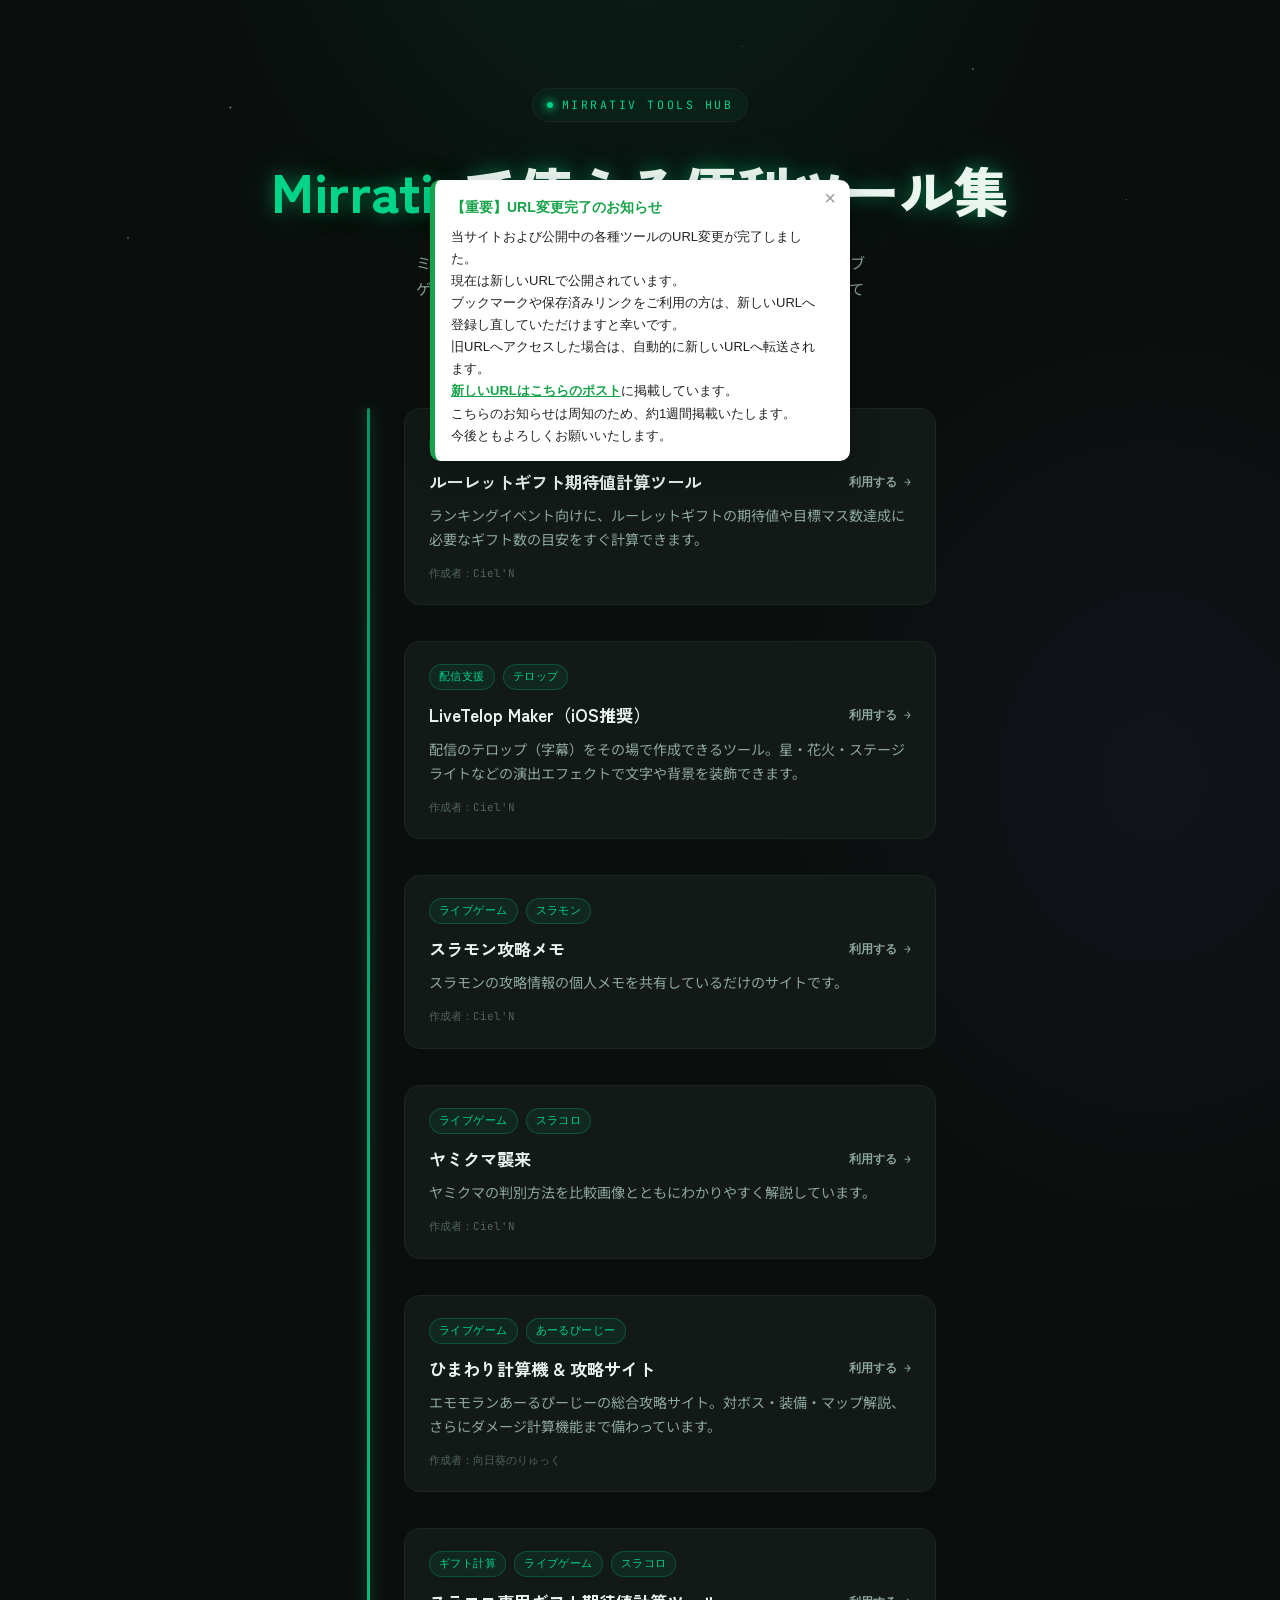
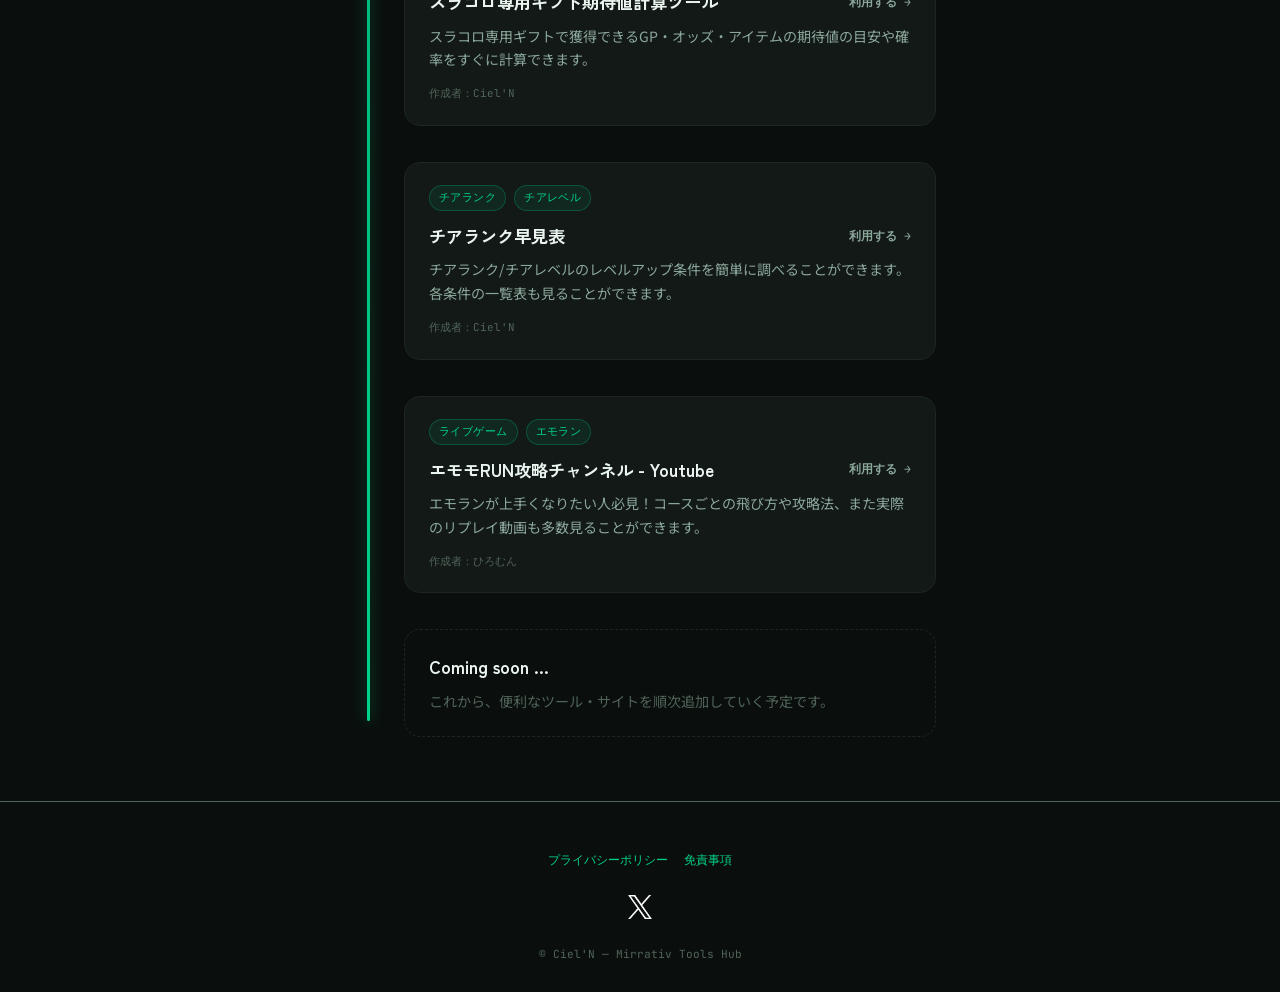
==== index.html @ c97436f6 "スラモン攻略メモ追加" ====
<!DOCTYPE html>
<html lang="ja">
  <head>
    <!-- Google tag (gtag.js) -->
    <script async src="https://www.googletagmanager.com/gtag/js?id=G-BKD9T5BP9D"></script>
    <script>
      window.dataLayer = window.dataLayer || [];
      function gtag(){dataLayer.push(arguments);}
      gtag('js', new Date());

      gtag('config', 'G-BKD9T5BP9D');
    </script>

    <meta charset="UTF-8">
    <meta name="viewport" content="width=device-width, initial-scale=1.0">
    <title>Mirrativ Tools Hub - Mirrativで使える便利ツール集</title>
    <meta name="description" content="Mirrativをもっと楽しく、便利にするツールをご紹介します。ルーレットギフト期待値計算やテロップ作成など、まとめてご案内します。">
    <!-- OGPタグ（SNSでシェアされたときの見た目用） -->
    <meta property="og:title" content="Mirrativ Tools Hub - Mirrativで使える便利ツール集">
    <meta property="og:description" content="Mirrativをもっと楽しく、便利にするツールをまとめたサイトです">
    <meta property="og:image" content="https://mirrativ-tools.cieln.com/images/x-card.jpg">
    <meta property="og:url" content="https://mirrativ-tools.cieln.com/">
    <meta property="og:type" content="website">
    <meta name="twitter:card" content="summary_large_image">
    <meta name="twitter:title" content="Mirrativ Tools Hub - Mirrativで使える便利ツール集">
    <meta name="twitter:description" content="Mirrativをもっと楽しく、便利にするツールをまとめたサイト">
    <meta name="twitter:image" content="https://mirrativ-tools.cieln.com/images/x-card.jpg">
    <link rel="apple-touch-icon" sizes="192x192" href="apple-touch-icon.jpg">
    <link rel="preconnect" href="https://fonts.googleapis.com">
    <link rel="preconnect" href="https://fonts.gstatic.com" crossorigin>
    <link href="https://fonts.googleapis.com/css2?family=Zen+Kaku+Gothic+New:wght@500;700;900&family=Noto+Sans+JP:wght@400;500;700&family=JetBrains+Mono:wght@400;500;700&display=swap" rel="stylesheet">
    <link rel="stylesheet" href="style.css?v=1.1.2">
  </head>
<body>

  <header class="hero">
    <span class="hero__eyebrow"><span class="dot"></span>MIRRATIV TOOLS HUB</span>
    <h1 class="hero__title"><span class="accent">Mirrativ</span>で使える<br class="sp-only">便利ツール集</h1>
    <p class="hero__subtitle">ミラティブをもっと楽しく、便利に活用するためのツールやライブゲーム攻略等をまとめてご紹介します。少しでも皆様のお役に立てれば幸いです。</p>
  </header>

  <section class="line-section">

    <div class="station">
      <!-- <span class="station__marker"></span> -->
      <a class="station__card" href="https://roulette-calc.cieln.com/" target="_blank" rel="noopener">
        <div class="station__tags"><span class="tag">ギフト計算</span><span class="tag">ランキング</span></div>
        <p class="station__name">ルーレットギフト期待値計算ツール<span class="go">利用する →</span></p>
        <p class="station__desc">ランキングイベント向けに、ルーレットギフトの期待値や目標マス数達成に必要なギフト数の目安をすぐ計算できます。</p>
        <span class="station__by">作成者：Ciel'N</span>
      </a>
    </div>

    <div class="station">
      <!-- <span class="station__marker"></span> -->
      <a class="station__card" href="https://livetelop.cieln.com/" target="_blank" rel="noopener">
        <div class="station__tags"><span class="tag">配信支援</span><span class="tag">テロップ</span></div>
        <p class="station__name">LiveTelop Maker（iOS推奨）<span class="go">利用する →</span></p>
        <p class="station__desc">配信のテロップ（字幕）をその場で作成できるツール。星・花火・ステージライトなどの演出エフェクトで文字や背景を装飾できます。</p>
        <span class="station__by">作成者：Ciel'N</span>
      </a>
    </div>

    <div class="station">
      <!-- <span class="station__marker"></span> -->
      <a class="station__card" href="https://slamon-info.cieln.com/" target="_blank" rel="noopener">
        <div class="station__tags"><span class="tag">ライブゲーム</span><span class="tag">スラモン</span></div>
        <p class="station__name">スラモン攻略メモ<span class="go">利用する →</span></p>
        <p class="station__desc">スラモンの攻略情報の個人メモを共有しているだけのサイトです。</p>
        <span class="station__by">作成者：Ciel'N</span>
      </a>
    </div>

    <div class="station">
      <!-- <span class="station__marker"></span> -->
      <a class="station__card" href="https://yamikuma.cieln.com/" target="_blank" rel="noopener">
        <div class="station__tags"><span class="tag">ライブゲーム</span><span class="tag">スラコロ</span></div>
        <p class="station__name">ヤミクマ襲来<span class="go">利用する →</span></p>
        <p class="station__desc">ヤミクマの判別方法を比較画像とともにわかりやすく解説しています。</p>
        <span class="station__by">作成者：Ciel'N</span>
      </a>
    </div>

    <div class="station">
      <!-- <span class="station__marker"></span> -->
      <a class="station__card" href="https://himawari.base44.app/strategy-home" target="_blank" rel="noopener">
        <div class="station__tags"><span class="tag">ライブゲーム</span><span class="tag">あーるぴーじー</span></div>
        <p class="station__name">ひまわり計算機 & 攻略サイト<span class="go">利用する →</span></p>
        <p class="station__desc">エモモランあーるぴーじーの総合攻略サイト。対ボス・装備・マップ解説、さらにダメージ計算機能まで備わっています。</p>
        <span class="station__by">作成者：向日葵のりゅっく</span>
      </a>
    </div>

    <div class="station">
      <!-- <span class="station__marker"></span> -->
      <a class="station__card" href="https://slakolo-calc.cieln.com/" target="_blank" rel="noopener">
        <div class="station__tags"><span class="tag">ギフト計算</span><span class="tag">ライブゲーム</span><span class="tag">スラコロ</span></div>
        <p class="station__name">スラコロ専用ギフト期待値計算ツール<span class="go">利用する →</span></p>
        <p class="station__desc">スラコロ専用ギフトで獲得できるGP・オッズ・アイテムの期待値の目安や確率をすぐに計算できます。</p>
        <span class="station__by">作成者：Ciel'N</span>
      </a>
    </div>

    <div class="station">
      <!-- <span class="station__marker"></span> -->
      <a class="station__card" href="https://cheer-rank.cieln.com/" target="_blank" rel="noopener">
        <div class="station__tags"><span class="tag">チアランク</span><span class="tag">チアレベル</span></div>
        <p class="station__name">チアランク早見表<span class="go">利用する →</span></p>
        <p class="station__desc">チアランク/チアレベルのレベルアップ条件を簡単に調べることができます。各条件の一覧表も見ることができます。</p>
        <span class="station__by">作成者：Ciel'N</span>
      </a>
    </div>

    <div class="station">
      <!-- <span class="station__marker"></span> -->
      <a class="station__card" href="https://youtube.com/@run8565?si=Jai7Z6OaMU5WKAjM" target="_blank" rel="noopener">
        <div class="station__tags"><span class="tag">ライブゲーム</span><span class="tag">エモラン</span></div>
        <p class="station__name">エモモRUN攻略チャンネル - Youtube<span class="go">利用する →</span></p>
        <p class="station__desc">エモランが上手くなりたい人必見！コースごとの飛び方や攻略法、また実際のリプレイ動画も多数見ることができます。</p>
        <span class="station__by">作成者：ひろむん</span>
      </a>
    </div>

    <div class="station">
      <!-- <span class="station__marker ghost"></span> -->
      <div class="station__card ghost">
        <p class="station__name">Coming soon ...</p>
        <p class="station__desc">これから、便利なツール・サイトを順次追加していく予定です。</p>
      </div>
    </div>
  </section>

  <footer class="site-footer">
    <div class="footer-inner">
      <p class="footer-links">
        <a href="privacy.html">プライバシーポリシー</a>
        <a href="disclaimer.html">免責事項</a>
      </p>
      <p class="footer-social">
        <a href="https://x.com/yu_cielkun" target="_blank" rel="noopener noreferrer" aria-label="X (旧Twitter)">
          <img id="x-logo" src="images/x-logo-white.png" alt="Xアカウント">
        </a>
      </p>
      &copy; <span id="year"></span> Ciel'N — Mirrativ Tools Hub
    </div>
  </footer>

  <script src="script.js?v=1.1.2"></script>
  <script src="url-change-notice.js?v=0.0.0"></script>
</body>
</html>
---- style.css ----
:root {
  --bg-void: #0a0f0d;
  --bg-panel: #121917;
  --bg-panel-edge: #1c2622;
  --bg-panel-hover: #161f1b;
  --emerald-core: #00d488;
  --emerald-deep: #049463;
  --signal-violet: #7c5cff;
  --warm-spark: #ffb454;
  --text-primary: #eaf5ef;
  --text-muted: #8ca79b;
  --text-faint: #516459;
  --text: #f7f5f8;
  --muted: #aaa8b2;

  --font-display: 'Zen Kaku Gothic New', sans-serif;
  --font-mono: 'JetBrains Mono', monospace;
  --font-body: 'Noto Sans JP', sans-serif;
}

* {
  box-sizing:border-box;
}

html {
  scroll-behavior:smooth;
}

main {
  max-width: 900px;
  margin: auto;
  padding: 48px 25px 64px;
}

body {
  margin: 0;
  background:
    radial-gradient(ellipse 60% 40% at 50% -10%, rgba(0, 212, 136, 0.10), transparent 60%),
    radial-gradient(ellipse 50% 30% at 90% 30%, rgba(124, 92, 255, 0.06), transparent 60%),
    var(--bg-void);
  color: var(--text-primary);
  font-family: var(--font-body);
  line-height: 1.7;
  -webkit-font-smoothing: antialiased;
}

h1 {
  margin: 0 0 12px;
  font-size: clamp(26px, 5vw, 36px);
  letter-spacing: -.03em;
  text-align: center;
}

a {
  color:inherit;
}

/* ---------- Hero ---------- */
.hero {
  padding: 88px 24px 56px;
  text-align: center;
  position: relative;
}

.hero::before {
  content: '';
  position: absolute;
  inset: 0;
  pointer-events: none;
  background-image:
    radial-gradient(1.5px 1.5px at 18% 28%, rgba(234, 245, 239, 0.55), transparent),
    radial-gradient(1.5px 1.5px at 76% 18%, rgba(234, 245, 239, 0.45), transparent),
    radial-gradient(1px 1px at 88% 52%, rgba(234, 245, 239, 0.35), transparent),
    radial-gradient(1.5px 1.5px at 10% 62%, rgba(234, 245, 239, 0.4), transparent),
    radial-gradient(1px 1px at 58% 12%, rgba(0, 212, 136, 0.55), transparent),
    radial-gradient(1px 1px at 40% 78%, rgba(124, 92, 255, 0.4), transparent);
}

.hero__eyebrow {
  font-family: var(--font-mono);
  font-size: 0.72rem;
  letter-spacing: 0.22em;
  color: var(--emerald-core);
  display: inline-flex;
  align-items: center;
  gap: 9px;
  padding: 6px 14px;
  border: 1px solid var(--bg-panel-edge);
  border-radius: 999px;
  background: rgba(0, 212, 136, 0.05);
}

.hero__eyebrow .dot {
  width: 6px;
  height: 6px;
  border-radius: 50%;
  background: var(--emerald-core);
  box-shadow: 0 0 8px 1px var(--emerald-core);
  animation: pulse 1.8s ease-in-out infinite;
}

@keyframes pulse {
  0%, 100% {
    opacity: 1;
    transform: scale(1);
  }
  50% {
    opacity: 0.4;
    transform: scale(0.75);
  }
}

.hero__title {
  font-family: var(--font-display);
  font-weight: 900;
  font-size: clamp(2.1rem, 6vw, 3.4rem);
  letter-spacing: 0.01em;
  margin: 22px 0 14px;
  text-shadow:
    0 0 18px rgba(0, 212, 136, 0.45),
    0 0 46px rgba(0, 212, 136, 0.18);
}

.hero__title .accent {
  color: var(--emerald-core);
}

/* PCでは非表示 */
.sp-only {
  display: none;
}

.hero__subtitle {
  max-width: 460px;
  margin: 0 auto;
  color: var(--text-muted);
  font-size: 0.95rem;
}

/* ---------- Line sections ---------- */
.line-section {
  max-width: 640px;
  margin: 0 auto;
  padding: 24px 24px 64px 84px;
  position: relative;
}

.line-section::before {
  content: '';
  position: absolute;
  left: 47px;
  top: 24px;
  bottom: 80px;
  width: 3px;
  border-radius: 3px;
  background: linear-gradient(var(--emerald-deep), var(--emerald-core));
  box-shadow: 0 0 14px rgba(0, 212, 136, 0.45);
}

/* ---------- Station ---------- */
.station {
  position: relative;
  margin-bottom: 36px;
}

.station:last-child {
  margin-bottom: 0;
}

.station__marker {
  position: absolute;
  left: -59px;
  top: 20px;
  width: 22px;
  height: 22px;
  background: var(--emerald-core);
  clip-path: polygon(50% 0%, 61% 39%, 100% 50%, 61% 61%, 50% 100%, 39% 61%, 0% 50%, 39% 39%);
  box-shadow: 0 0 12px var(--emerald-core);
}

.station__marker.ghost {
  width: 18px;
  height: 18px;
  background: transparent;
  clip-path: none;
  border-radius: 50%;
  border: 2px dashed var(--text-faint);
  box-shadow: none;
}

.station__card {
  display: block;
  background: var(--bg-panel);
  border: 1px solid var(--bg-panel-edge);
  border-radius: 16px;
  padding: 22px 24px;
  text-decoration: none;
  transition: transform 0.18s ease, border-color 0.18s ease, background 0.18s ease;
}

a.station__card:hover,
a.station__card:focus-visible {
  transform: translateY(-3px);
  border-color: var(--emerald-core);
  background: var(--bg-panel-hover);
}

a.station__card:focus-visible {
  outline: 2px solid var(--emerald-core);
  outline-offset: 2px;
}

.station__tags {
  display: flex;
  gap: 8px;
  flex-wrap: wrap;
  margin-bottom: 10px;
}

.tag {
  font-family: var(--font-mono);
  font-size: 0.66rem;
  letter-spacing: 0.04em;
  color: var(--emerald-core);
  background: rgba(0, 212, 136, 0.08);
  border: 1px solid rgba(0, 212, 136, 0.25);
  padding: 3px 9px;
  border-radius: 999px;
}

.station__name {
  font-family: var(--font-display);
  font-weight: 700;
  font-size: 1.08rem;
  margin: 0 0 8px;
  display: flex;
  align-items: center;
  justify-content: space-between;
  gap: 12px;
}

.station__name .go {
  font-family: var(--font-mono);
  font-size: 0.72rem;
  color: var(--text-muted);
  white-space: nowrap;
}

.station__desc {
  color: var(--text-muted);
  font-size: 0.88rem;
  margin: 0;
}

.station__by {
  display: block;
  margin-top: 12px;
  font-family: var(--font-mono);
  font-size: 0.68rem;
  color: var(--text-faint);
}

/* ---------- Ghost (placeholder) station ---------- */
.station__card.ghost {
  border-style: dashed;
  border-color: var(--bg-panel-edge);
  background: transparent;
}

.station__card.ghost .station__desc {
  color: var(--text-faint);
}

/* ---------- Footer ---------- */
footer {
  margin: auto;
  padding: 28px 10px 28px 10px;
  font-family: var(--font-mono);
  font-size: 0.7rem;
  color: var(--text-faint);
}

.site-footer {
  border-top: 1px solid var(--text-faint);
}

.footer-inner {
  width: min(900px, calc(100% - 36px));
  margin: 0 auto;
  text-align: center;
}

.footer-social {
  margin: 25px 0 20px;
  text-align: center;
}

#x-logo {
  width: 24px;
}

.footer-links {
  margin-top: 20px;
  display: flex;
  justify-content: center;
  gap: 16px;
}

.footer-links a {
  color: var(--emerald-core);
  font-size: 12px;
  text-decoration: none;
}

.footer-links a:hover {
  text-decoration: underline;
}

.privacy-content {
  padding-top: 14px;
  color: var(--muted);
  font-size: 12px;
  line-height: 1.75;
}

.privacy-content p {
  margin: 0 0 12px;
}

.privacy-content h2 {
  margin: 18px 0 4px;
  color: var(--text);
  font-size: 13px;
}

.privacy-content a {
  color: #75e5bd;
}

.privacy-updated {
  margin-bottom: 0 !important;
  color: #85838e;
}

/* ---------- privacy ---------- */

.card {
  padding: clamp(18px, 4vw, 28px);
  margin-top: 16px;
  background: linear-gradient(145deg, rgba(255, 255, 255, .035), transparent 45%), var(--bg-panel);
  border: 1px solid var(--emerald-deep);
  border-radius: 12px;
  box-shadow: 0 18px 45px rgba(0, 0, 0, .22);
}

.back-link {
  display: block;
  width: fit-content;
  margin: 20px 20px 0 auto;
  color: #75e5bd;
  font-size: 13px;
  text-decoration: none;
}

/* ---------- Responsive ---------- */
@media (max-width: 520px) {
  .hero {
    padding: 64px 20px 44px;
  }
  .sp-only {
    display: block;
  }
  .line-section {
    padding-left: 56px;
  }
  .line-section::before {
    left: 23px;
  }
  .station__marker {
    left: -38px; width: 20px; height: 20px;
  }
}

@media (prefers-reduced-motion: reduce) {
  .hero__eyebrow .dot {
    animation: none;
  }
  html {
    scroll-behavior: auto;
  }
}
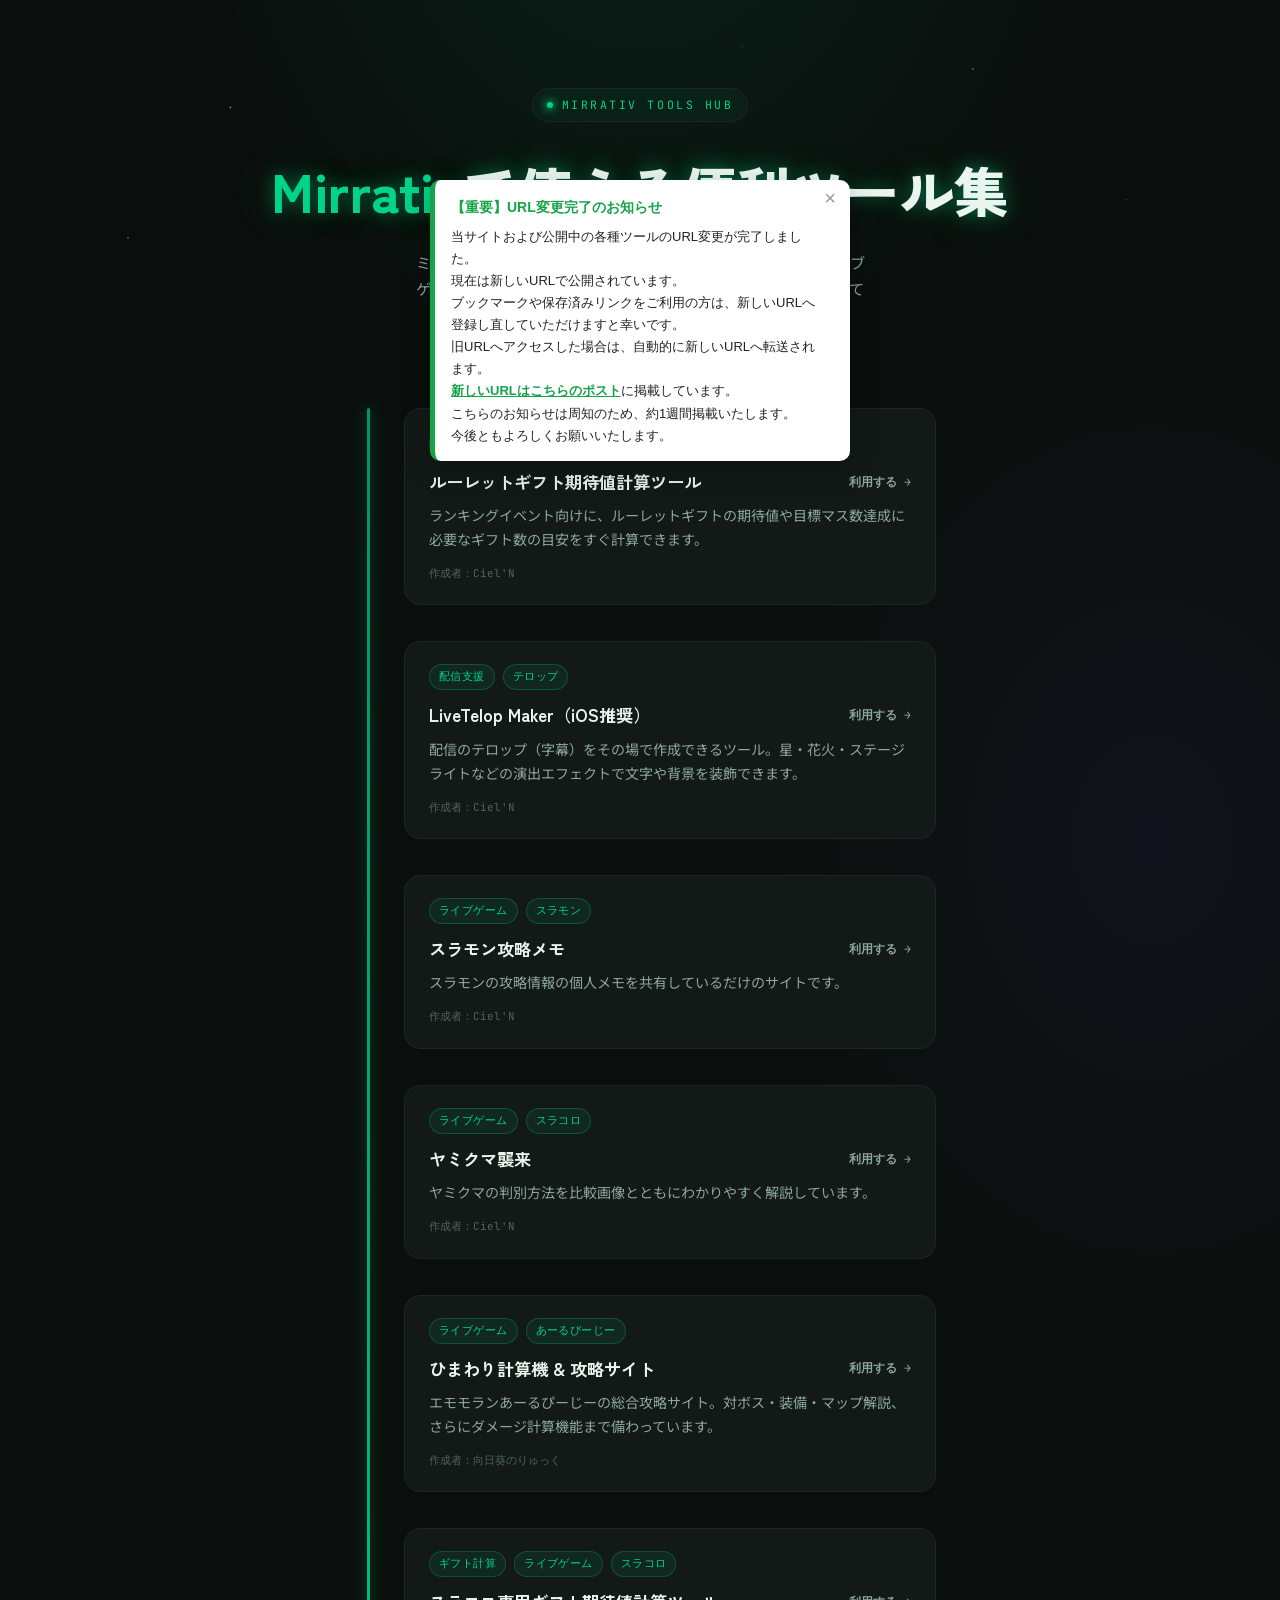
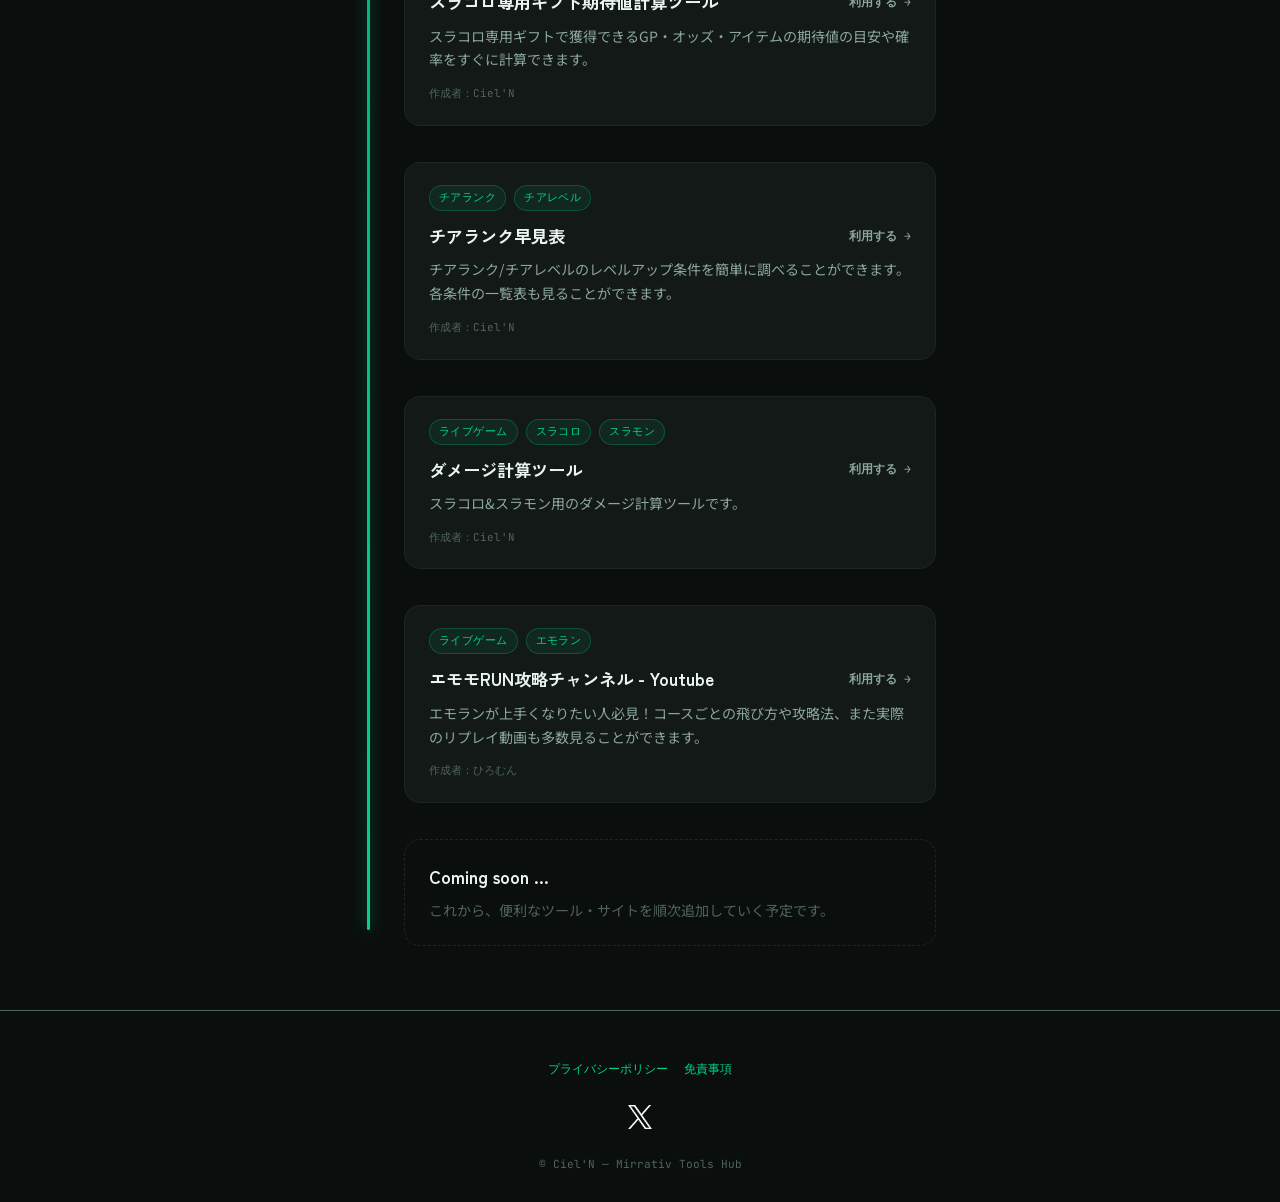
==== commit 9dea75fe: "ダメージ計算機の追加" ====
--- a/index.html
+++ b/index.html
@@ -113,6 +113,16 @@
 
     <div class="station">
       <!-- <span class="station__marker"></span> -->
+      <a class="station__card" href="https://dmg-calc.cieln.com/" target="_blank" rel="noopener">
+        <div class="station__tags"><span class="tag">ライブゲーム</span><span class="tag">スラコロ</span><span class="tag">スラモン</span></div>
+        <p class="station__name">ダメージ計算ツール<span class="go">利用する →</span></p>
+        <p class="station__desc">スラコロ&スラモン用のダメージ計算ツールです。</p>
+        <span class="station__by">作成者：Ciel'N</span>
+      </a>
+    </div>
+
+    <div class="station">
+      <!-- <span class="station__marker"></span> -->
       <a class="station__card" href="https://youtube.com/@run8565?si=Jai7Z6OaMU5WKAjM" target="_blank" rel="noopener">
         <div class="station__tags"><span class="tag">ライブゲーム</span><span class="tag">エモラン</span></div>
         <p class="station__name">エモモRUN攻略チャンネル - Youtube<span class="go">利用する →</span></p>
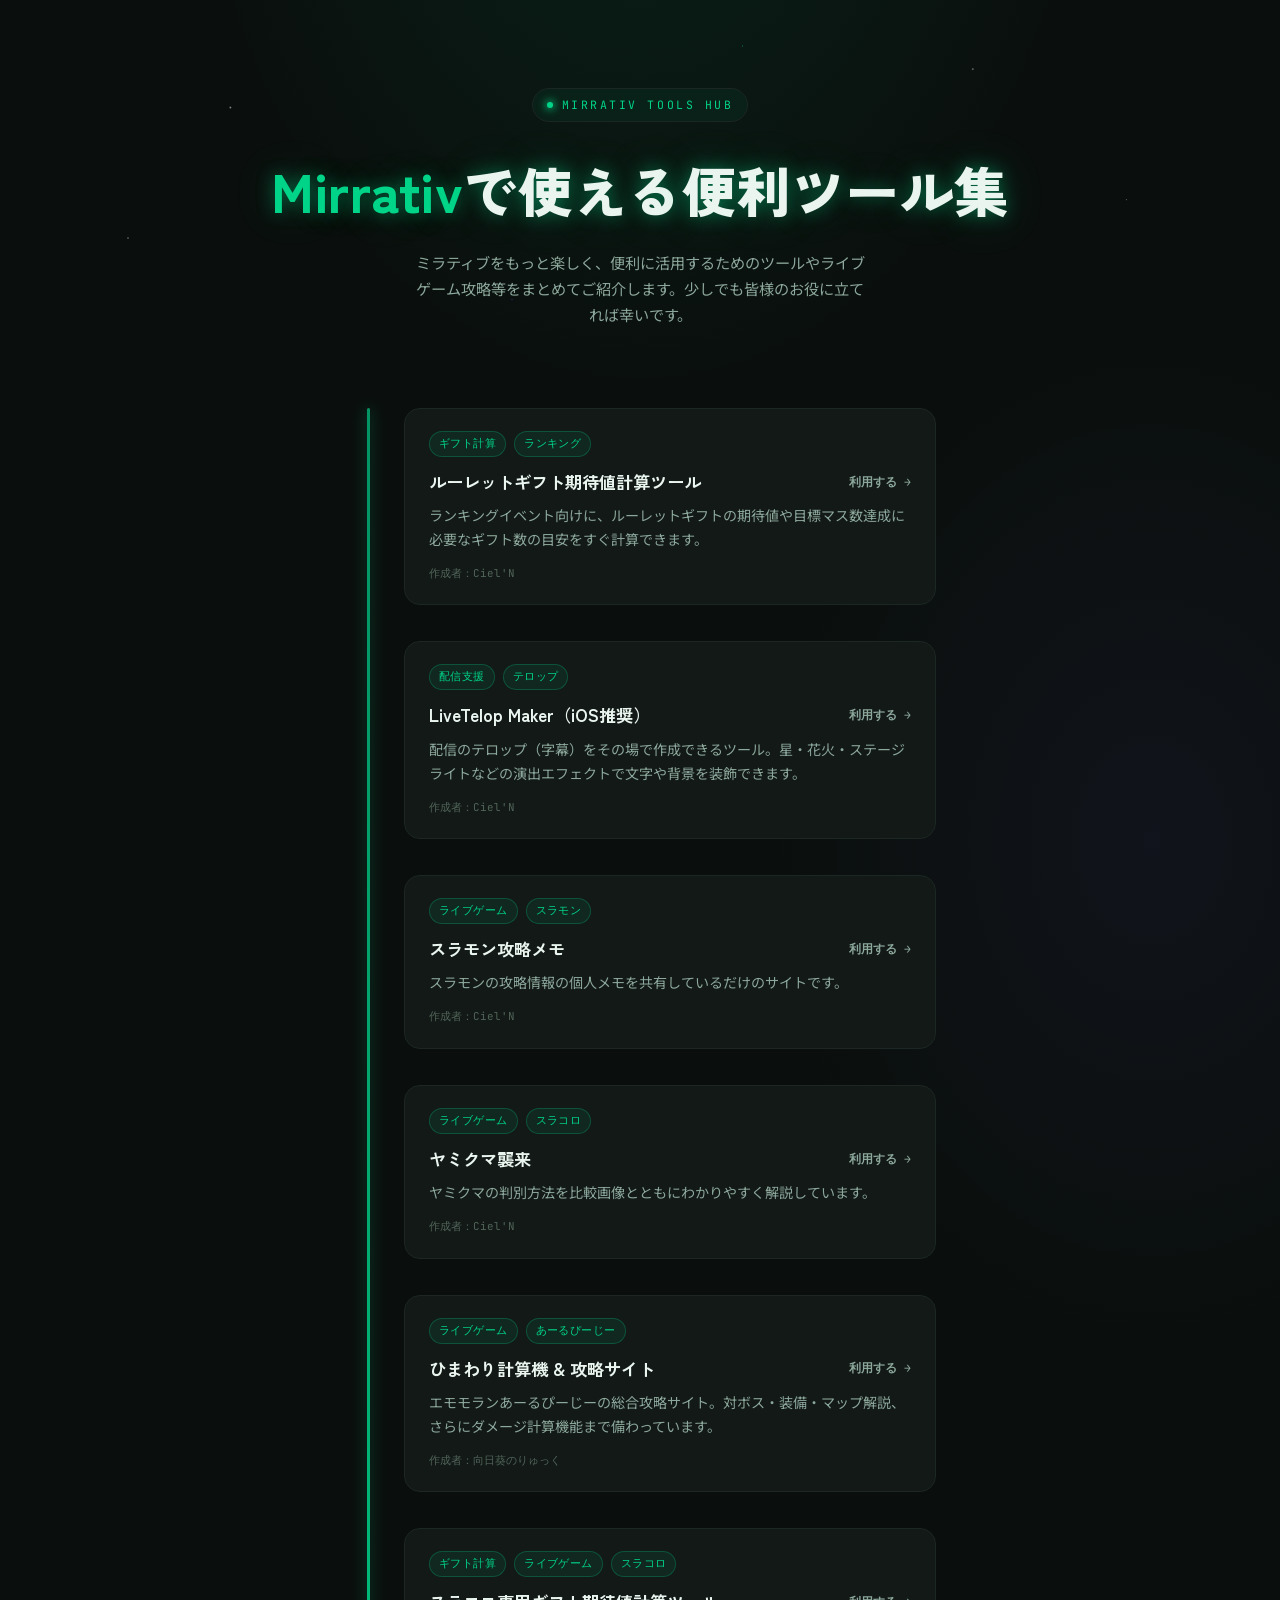
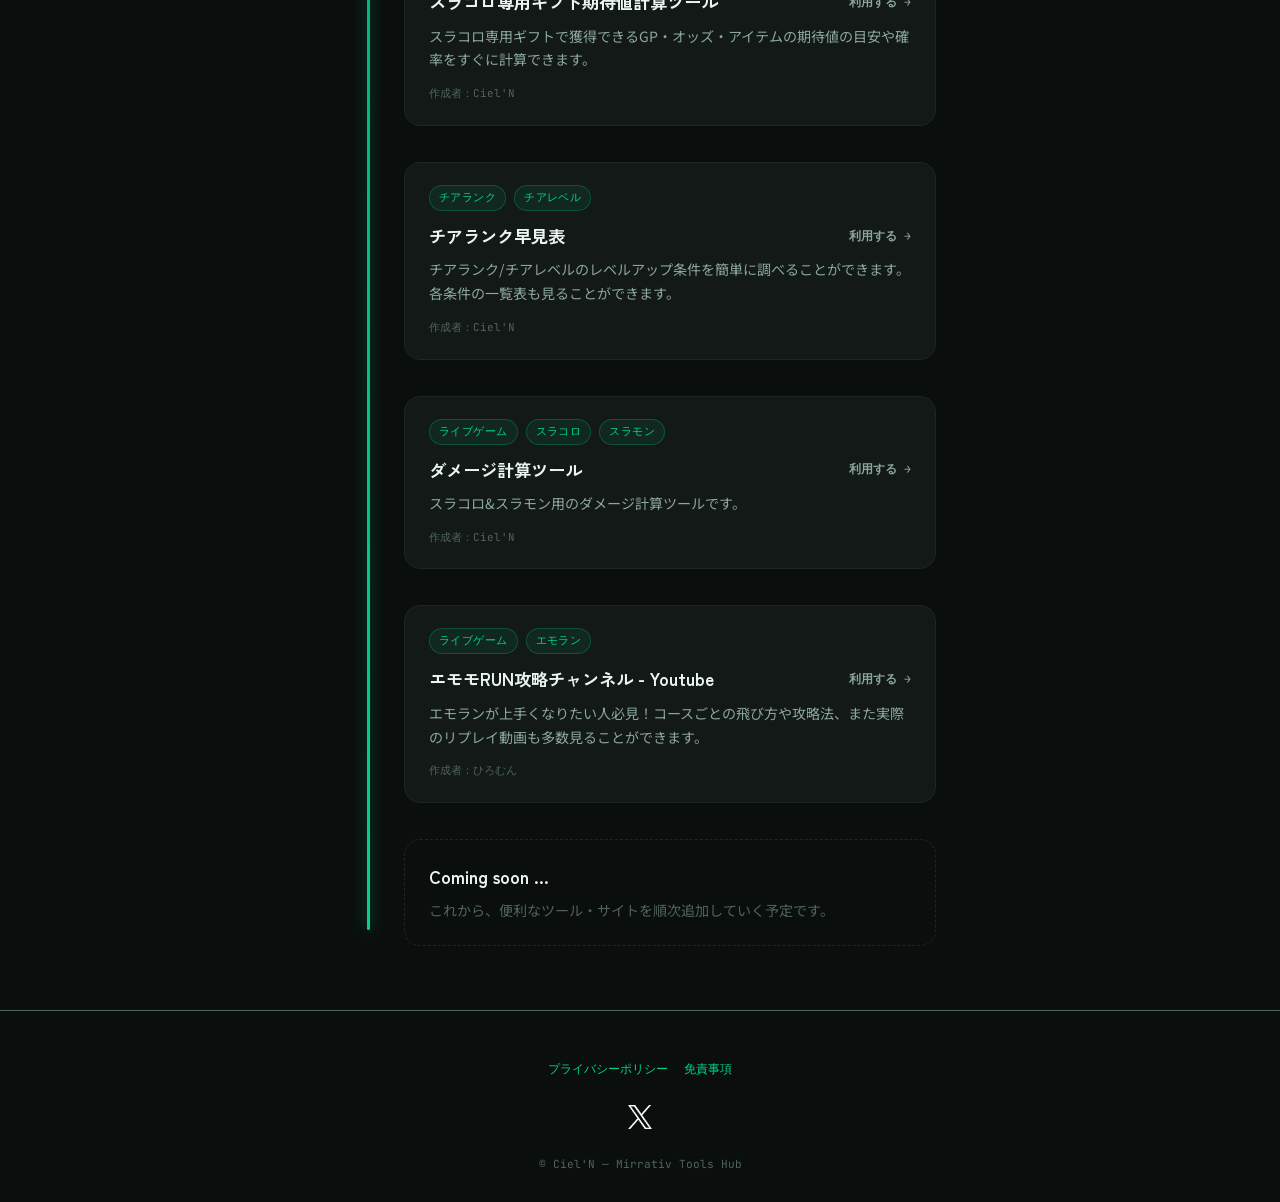
==== commit d8c19b12: "URL変更のお知らせの削除" ====
--- a/index.html
+++ b/index.html
@@ -156,6 +156,5 @@
   </footer>
 
   <script src="script.js?v=1.1.2"></script>
-  <script src="url-change-notice.js?v=0.0.0"></script>
 </body>
 </html>
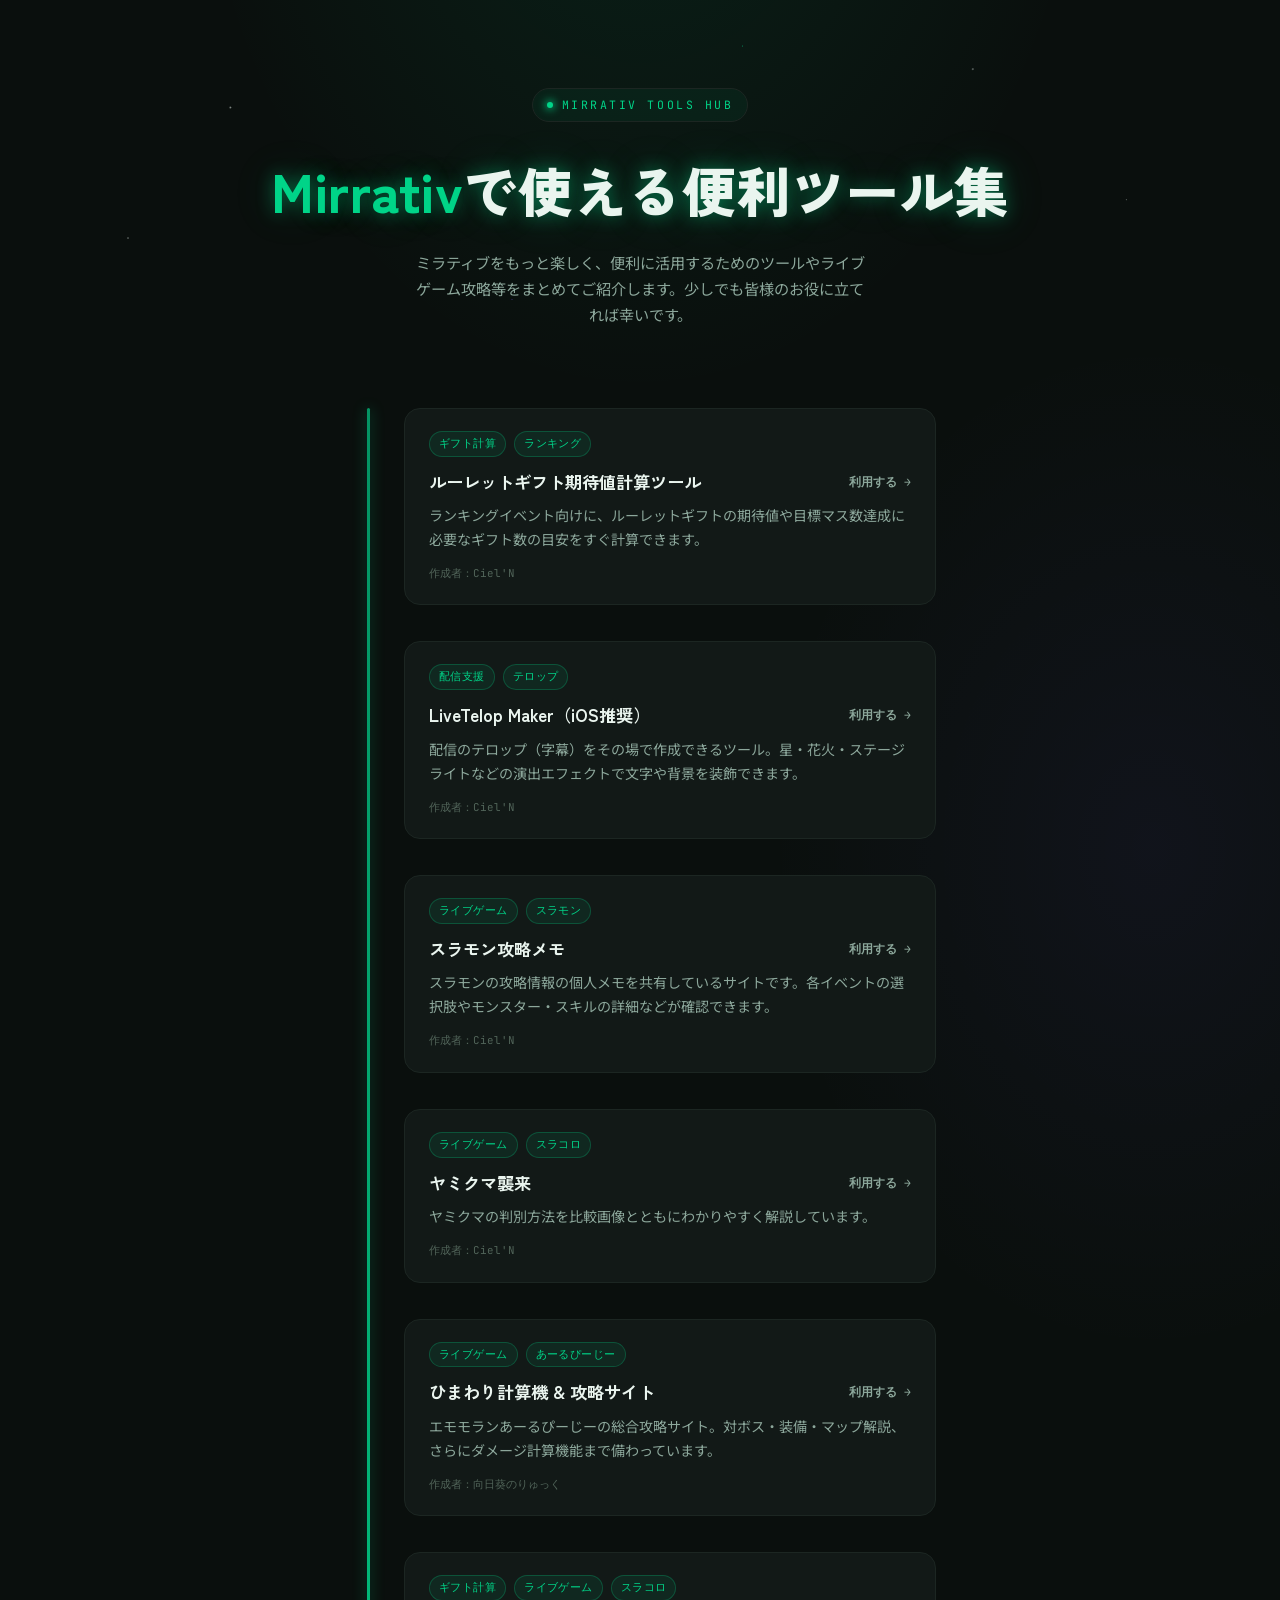
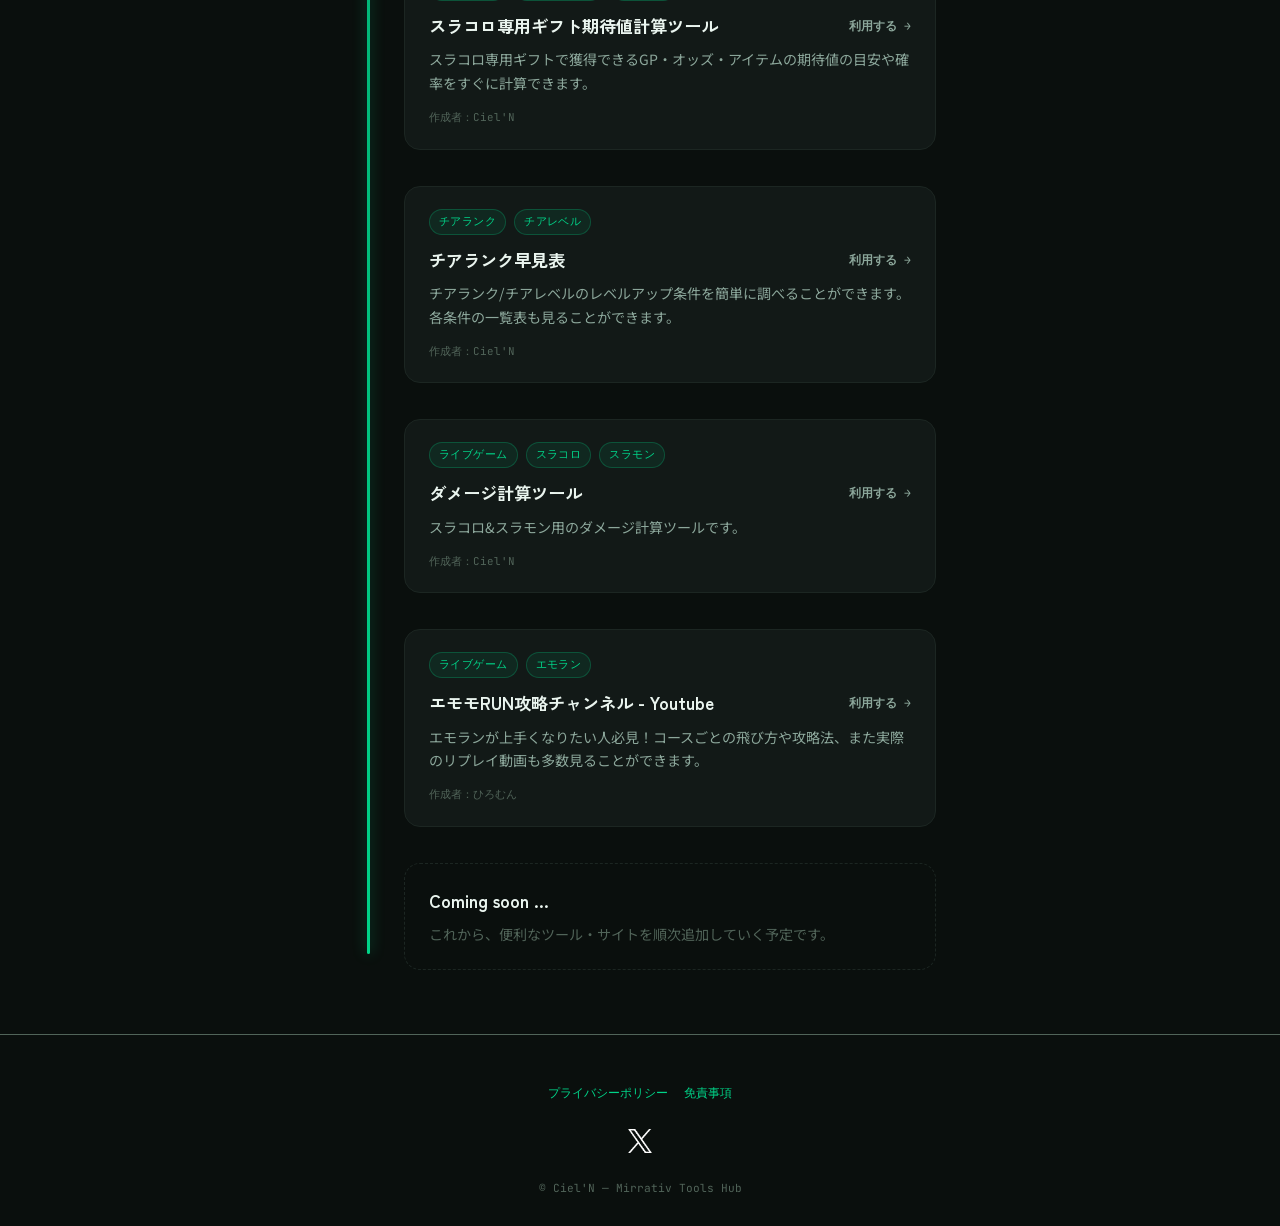
==== commit a38eeaa1: "情報更新" ====
--- a/index.html
+++ b/index.html
@@ -66,7 +66,7 @@
       <a class="station__card" href="https://slamon-info.cieln.com/" target="_blank" rel="noopener">
         <div class="station__tags"><span class="tag">ライブゲーム</span><span class="tag">スラモン</span></div>
         <p class="station__name">スラモン攻略メモ<span class="go">利用する →</span></p>
-        <p class="station__desc">スラモンの攻略情報の個人メモを共有しているだけのサイトです。</p>
+        <p class="station__desc">スラモンの攻略情報の個人メモを共有しているサイトです。各イベントの選択肢やモンスター・スキルの詳細などが確認できます。</p>
         <span class="station__by">作成者：Ciel'N</span>
       </a>
     </div>
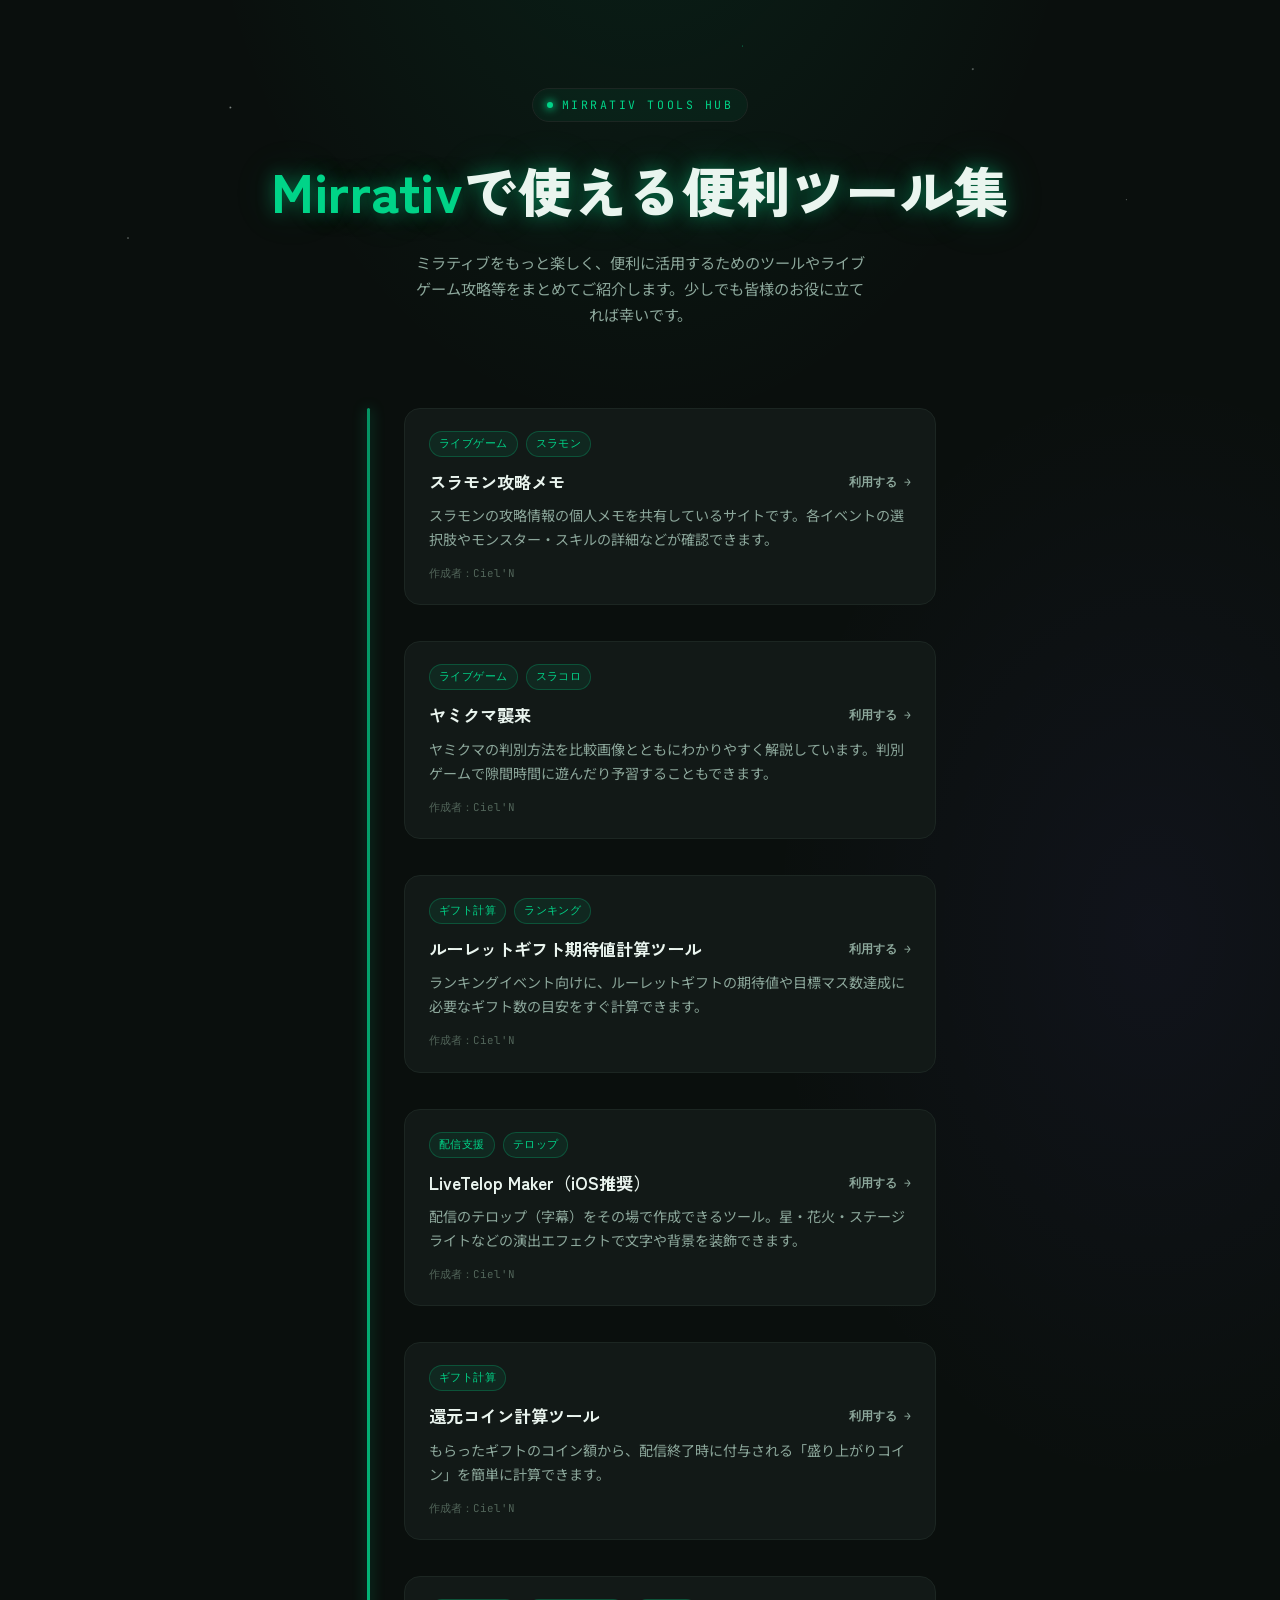
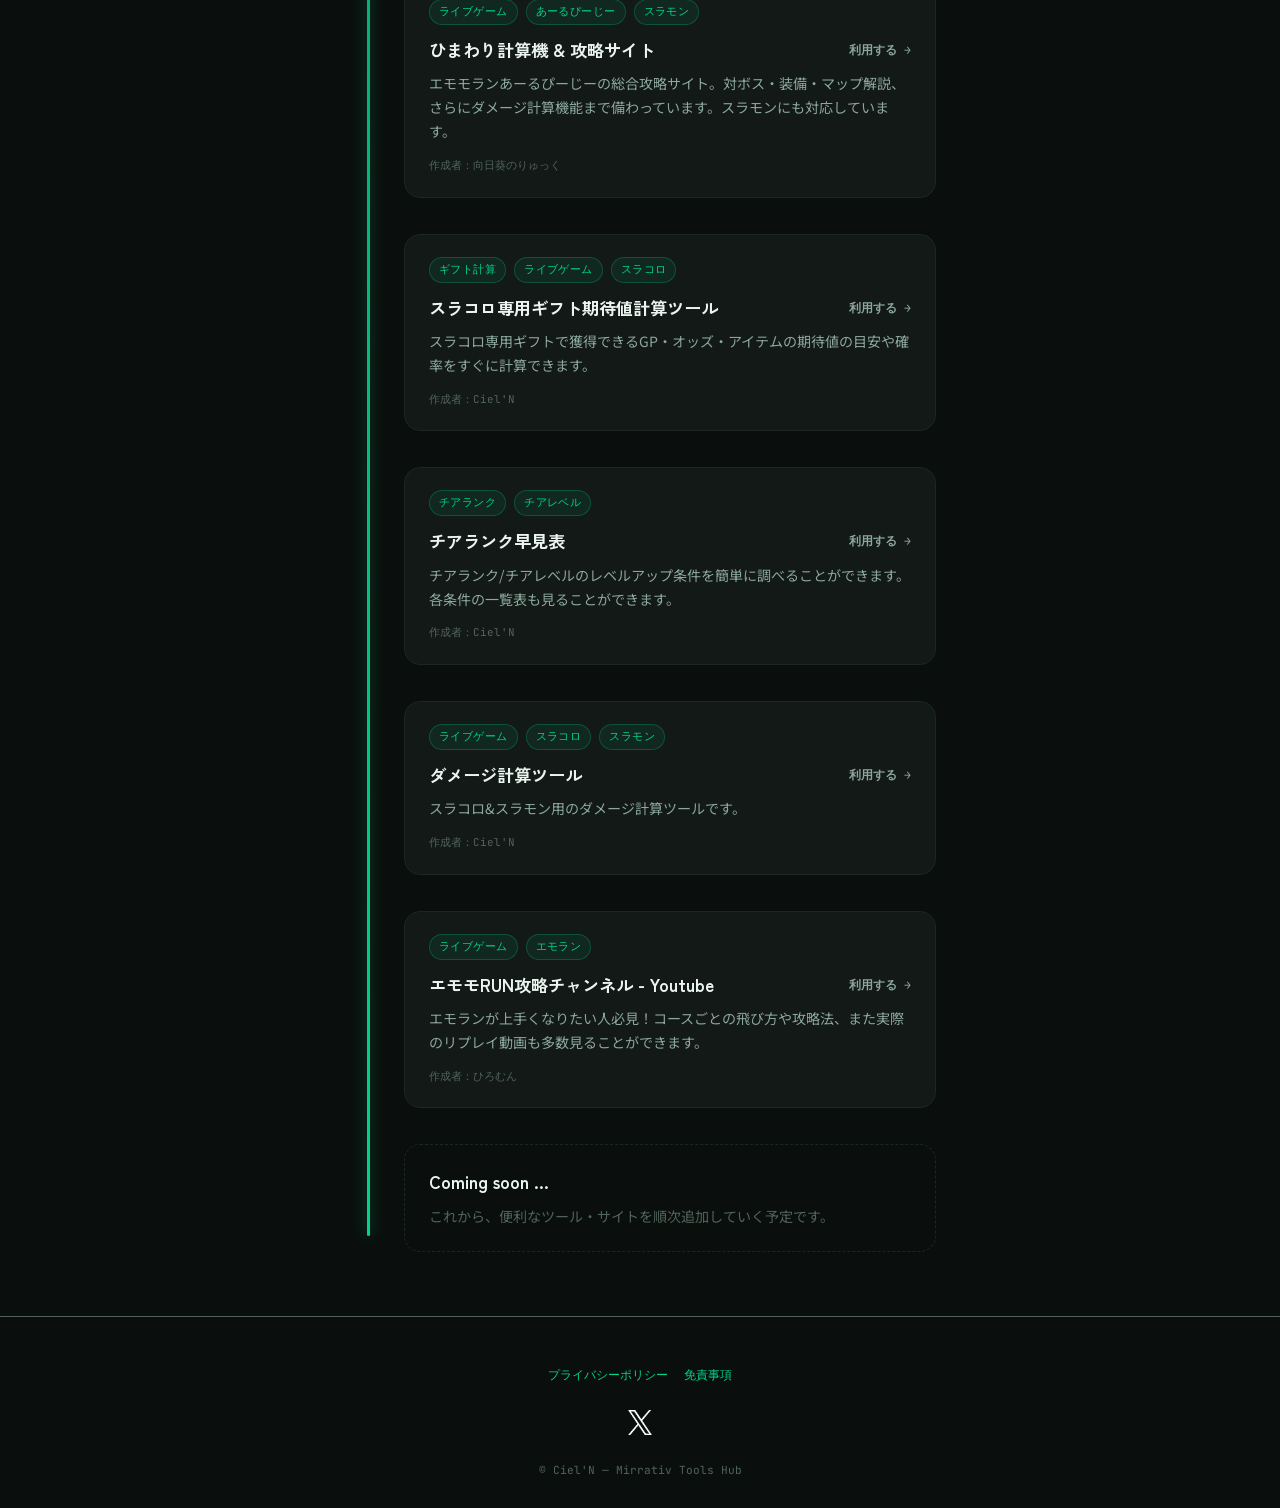
==== commit 349ee313: "還元コイン計算ツールを追加" ====
--- a/index.html
+++ b/index.html
@@ -43,6 +43,26 @@
 
     <div class="station">
       <!-- <span class="station__marker"></span> -->
+      <a class="station__card" href="https://slamon-info.cieln.com/" target="_blank" rel="noopener">
+        <div class="station__tags"><span class="tag">ライブゲーム</span><span class="tag">スラモン</span></div>
+        <p class="station__name">スラモン攻略メモ<span class="go">利用する →</span></p>
+        <p class="station__desc">スラモンの攻略情報の個人メモを共有しているサイトです。各イベントの選択肢やモンスター・スキルの詳細などが確認できます。</p>
+        <span class="station__by">作成者：Ciel'N</span>
+      </a>
+    </div>
+
+    <div class="station">
+      <!-- <span class="station__marker"></span> -->
+      <a class="station__card" href="https://yamikuma.cieln.com/" target="_blank" rel="noopener">
+        <div class="station__tags"><span class="tag">ライブゲーム</span><span class="tag">スラコロ</span></div>
+        <p class="station__name">ヤミクマ襲来<span class="go">利用する →</span></p>
+        <p class="station__desc">ヤミクマの判別方法を比較画像とともにわかりやすく解説しています。判別ゲームで隙間時間に遊んだり予習することもできます。</p>
+        <span class="station__by">作成者：Ciel'N</span>
+      </a>
+    </div>
+
+    <div class="station">
+      <!-- <span class="station__marker"></span> -->
       <a class="station__card" href="https://roulette-calc.cieln.com/" target="_blank" rel="noopener">
         <div class="station__tags"><span class="tag">ギフト計算</span><span class="tag">ランキング</span></div>
         <p class="station__name">ルーレットギフト期待値計算ツール<span class="go">利用する →</span></p>
@@ -63,20 +83,10 @@
 
     <div class="station">
       <!-- <span class="station__marker"></span> -->
-      <a class="station__card" href="https://slamon-info.cieln.com/" target="_blank" rel="noopener">
-        <div class="station__tags"><span class="tag">ライブゲーム</span><span class="tag">スラモン</span></div>
-        <p class="station__name">スラモン攻略メモ<span class="go">利用する →</span></p>
-        <p class="station__desc">スラモンの攻略情報の個人メモを共有しているサイトです。各イベントの選択肢やモンスター・スキルの詳細などが確認できます。</p>
-        <span class="station__by">作成者：Ciel'N</span>
-      </a>
-    </div>
-
-    <div class="station">
-      <!-- <span class="station__marker"></span> -->
-      <a class="station__card" href="https://yamikuma.cieln.com/" target="_blank" rel="noopener">
-        <div class="station__tags"><span class="tag">ライブゲーム</span><span class="tag">スラコロ</span></div>
-        <p class="station__name">ヤミクマ襲来<span class="go">利用する →</span></p>
-        <p class="station__desc">ヤミクマの判別方法を比較画像とともにわかりやすく解説しています。</p>
+      <a class="station__card" href="https://reward-calc.cieln.com/" target="_blank" rel="noopener">
+        <div class="station__tags"><span class="tag">ギフト計算</span></div>
+        <p class="station__name">還元コイン計算ツール<span class="go">利用する →</span></p>
+        <p class="station__desc">もらったギフトのコイン額から、配信終了時に付与される「盛り上がりコイン」を簡単に計算できます。</p>
         <span class="station__by">作成者：Ciel'N</span>
       </a>
     </div>
@@ -84,9 +94,9 @@
     <div class="station">
       <!-- <span class="station__marker"></span> -->
       <a class="station__card" href="https://himawari.base44.app/strategy-home" target="_blank" rel="noopener">
-        <div class="station__tags"><span class="tag">ライブゲーム</span><span class="tag">あーるぴーじー</span></div>
+        <div class="station__tags"><span class="tag">ライブゲーム</span><span class="tag">あーるぴーじー</span><span class="tag">スラモン</span></div>
         <p class="station__name">ひまわり計算機 & 攻略サイト<span class="go">利用する →</span></p>
-        <p class="station__desc">エモモランあーるぴーじーの総合攻略サイト。対ボス・装備・マップ解説、さらにダメージ計算機能まで備わっています。</p>
+        <p class="station__desc">エモモランあーるぴーじーの総合攻略サイト。対ボス・装備・マップ解説、さらにダメージ計算機能まで備わっています。スラモンにも対応しています。</p>
         <span class="station__by">作成者：向日葵のりゅっく</span>
       </a>
     </div>
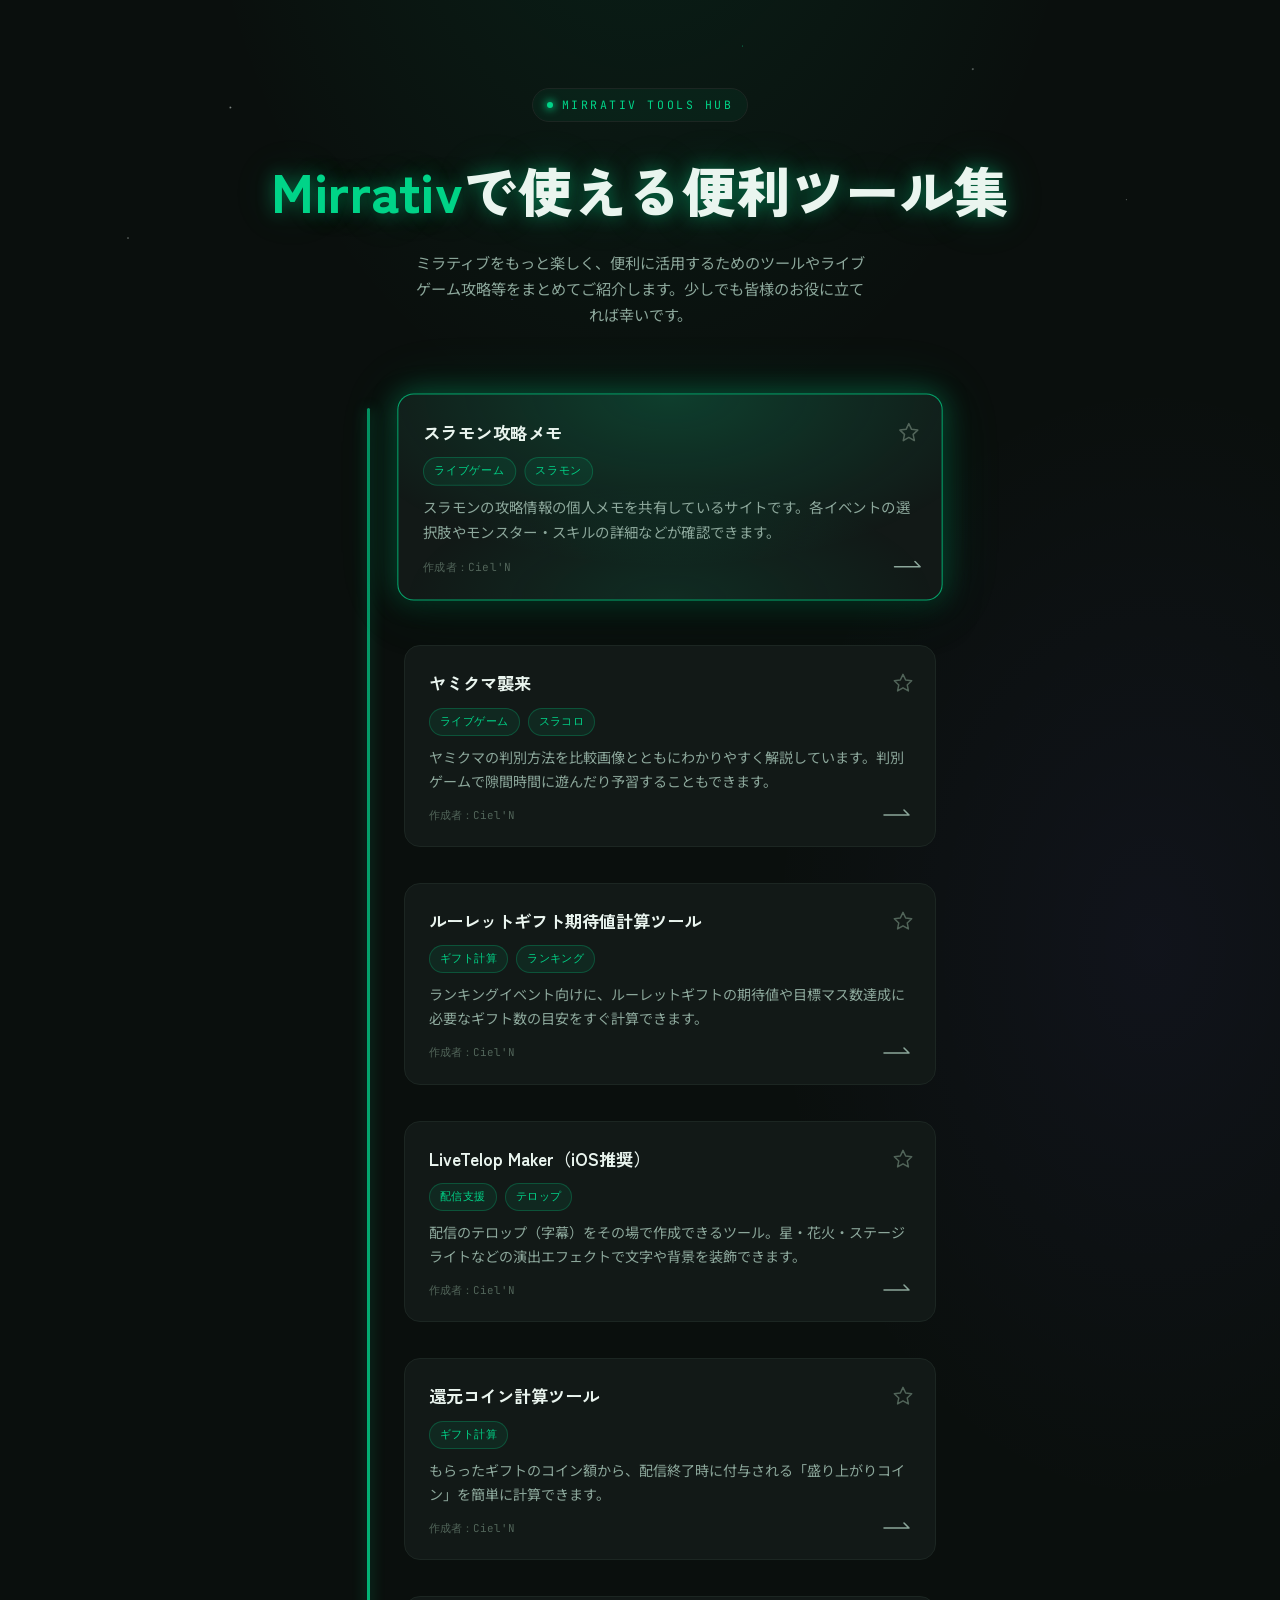
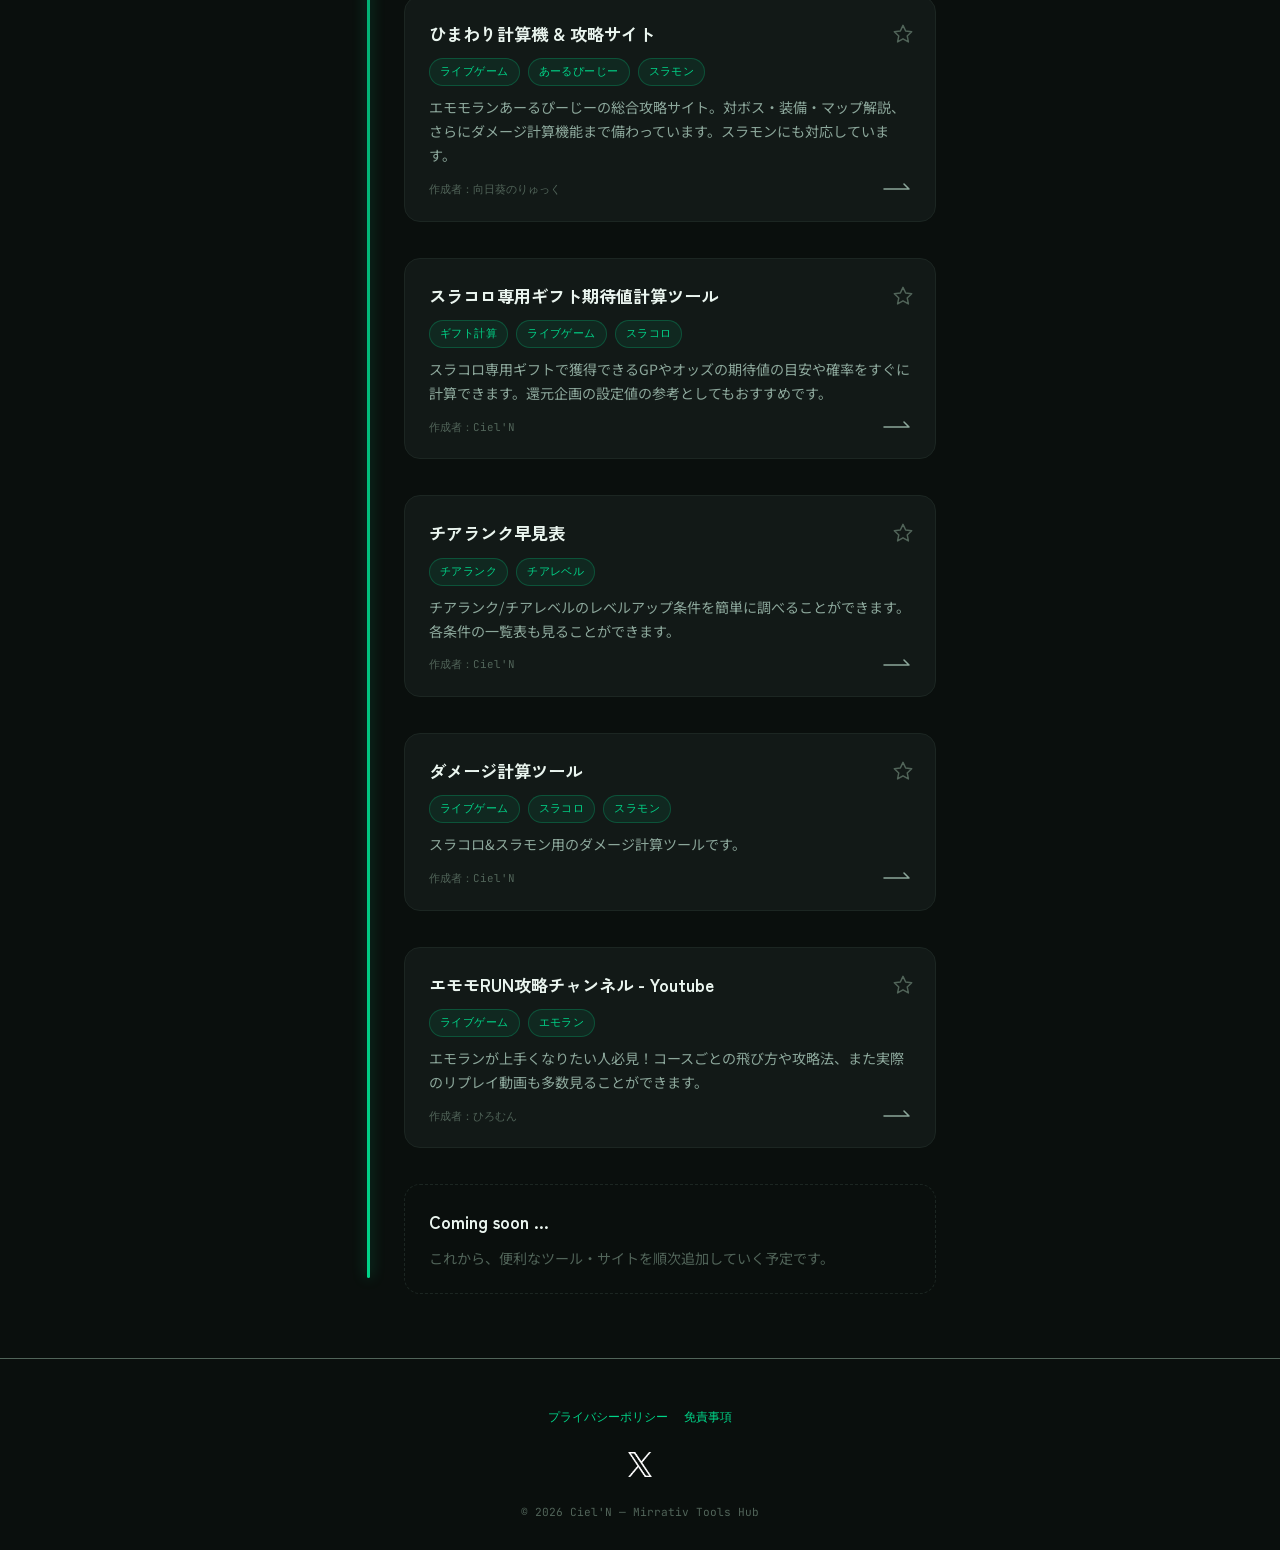
==== commit ed474506: "update:お気に入り機能&タグ別表示機能追加/アニメーション追加" ====
--- a/index.html
+++ b/index.html
@@ -29,7 +29,7 @@
     <link rel="preconnect" href="https://fonts.googleapis.com">
     <link rel="preconnect" href="https://fonts.gstatic.com" crossorigin>
     <link href="https://fonts.googleapis.com/css2?family=Zen+Kaku+Gothic+New:wght@500;700;900&family=Noto+Sans+JP:wght@400;500;700&family=JetBrains+Mono:wght@400;500;700&display=swap" rel="stylesheet">
-    <link rel="stylesheet" href="style.css?v=1.1.2">
+    <link rel="stylesheet" href="style.css?v=1.4.0">
   </head>
 <body>
 
@@ -39,108 +39,116 @@
     <p class="hero__subtitle">ミラティブをもっと楽しく、便利に活用するためのツールやライブゲーム攻略等をまとめてご紹介します。少しでも皆様のお役に立てれば幸いです。</p>
   </header>
 
+  <section class="toolbar" id="toolbar" aria-label="タグ絞り込み">
+    <div class="filter-bar" id="filter-bar" hidden>
+      <div class="filter-bar__tags" id="filter-tags"></div>
+      <span class="filter-bar__count" id="filter-count" aria-live="polite"></span>
+    </div>
+  </section>
+
   <section class="line-section">
 
-    <div class="station">
+    <div class="station" data-id="slamon-info">
       <!-- <span class="station__marker"></span> -->
-      <a class="station__card" href="https://slamon-info.cieln.com/" target="_blank" rel="noopener">
-        <div class="station__tags"><span class="tag">ライブゲーム</span><span class="tag">スラモン</span></div>
-        <p class="station__name">スラモン攻略メモ<span class="go">利用する →</span></p>
+      <div class="station__card">
+        <p class="station__name"><a class="station__link" href="https://slamon-info.cieln.com/" target="_blank" rel="noopener"><span class="station__title">スラモン攻略メモ</span></a></p>
+        <div class="station__tags"><button type="button" class="tag">ライブゲーム</button><button type="button" class="tag">スラモン</button></div>
         <p class="station__desc">スラモンの攻略情報の個人メモを共有しているサイトです。各イベントの選択肢やモンスター・スキルの詳細などが確認できます。</p>
-        <span class="station__by">作成者：Ciel'N</span>
-      </a>
+        <div class="station__foot"><span class="station__by">作成者：Ciel'N</span><span class="go" aria-hidden="true"><svg viewBox="0 0 28 12" focusable="false"><path d="M1 6h25M26 6l-5-5"/></svg></span></div>
+      </div>
     </div>
 
-    <div class="station">
+    <div class="station" data-id="yamikuma">
       <!-- <span class="station__marker"></span> -->
-      <a class="station__card" href="https://yamikuma.cieln.com/" target="_blank" rel="noopener">
-        <div class="station__tags"><span class="tag">ライブゲーム</span><span class="tag">スラコロ</span></div>
-        <p class="station__name">ヤミクマ襲来<span class="go">利用する →</span></p>
+      <div class="station__card">
+        <p class="station__name"><a class="station__link" href="https://yamikuma.cieln.com/" target="_blank" rel="noopener"><span class="station__title">ヤミクマ襲来</span></a></p>
+        <div class="station__tags"><button type="button" class="tag">ライブゲーム</button><button type="button" class="tag">スラコロ</button></div>
         <p class="station__desc">ヤミクマの判別方法を比較画像とともにわかりやすく解説しています。判別ゲームで隙間時間に遊んだり予習することもできます。</p>
-        <span class="station__by">作成者：Ciel'N</span>
-      </a>
+        <div class="station__foot"><span class="station__by">作成者：Ciel'N</span><span class="go" aria-hidden="true"><svg viewBox="0 0 28 12" focusable="false"><path d="M1 6h25M26 6l-5-5"/></svg></span></div>
+      </div>
     </div>
 
-    <div class="station">
+    <div class="station" data-id="roulette-calc">
       <!-- <span class="station__marker"></span> -->
-      <a class="station__card" href="https://roulette-calc.cieln.com/" target="_blank" rel="noopener">
-        <div class="station__tags"><span class="tag">ギフト計算</span><span class="tag">ランキング</span></div>
-        <p class="station__name">ルーレットギフト期待値計算ツール<span class="go">利用する →</span></p>
+      <div class="station__card">
+        <p class="station__name"><a class="station__link" href="https://roulette-calc.cieln.com/" target="_blank" rel="noopener"><span class="station__title">ルーレットギフト期待値計算ツール</span></a></p>
+        <div class="station__tags"><button type="button" class="tag">ギフト計算</button><button type="button" class="tag">ランキング</button></div>
         <p class="station__desc">ランキングイベント向けに、ルーレットギフトの期待値や目標マス数達成に必要なギフト数の目安をすぐ計算できます。</p>
-        <span class="station__by">作成者：Ciel'N</span>
-      </a>
+        <div class="station__foot"><span class="station__by">作成者：Ciel'N</span><span class="go" aria-hidden="true"><svg viewBox="0 0 28 12" focusable="false"><path d="M1 6h25M26 6l-5-5"/></svg></span></div>
+      </div>
     </div>
 
-    <div class="station">
+    <div class="station" data-id="livetelop">
       <!-- <span class="station__marker"></span> -->
-      <a class="station__card" href="https://livetelop.cieln.com/" target="_blank" rel="noopener">
-        <div class="station__tags"><span class="tag">配信支援</span><span class="tag">テロップ</span></div>
-        <p class="station__name">LiveTelop Maker（iOS推奨）<span class="go">利用する →</span></p>
+      <div class="station__card">
+        <p class="station__name"><a class="station__link" href="https://livetelop.cieln.com/" target="_blank" rel="noopener"><span class="station__title">LiveTelop Maker（iOS推奨）</span></a></p>
+        <div class="station__tags"><button type="button" class="tag">配信支援</button><button type="button" class="tag">テロップ</button></div>
         <p class="station__desc">配信のテロップ（字幕）をその場で作成できるツール。星・花火・ステージライトなどの演出エフェクトで文字や背景を装飾できます。</p>
-        <span class="station__by">作成者：Ciel'N</span>
-      </a>
+        <div class="station__foot"><span class="station__by">作成者：Ciel'N</span><span class="go" aria-hidden="true"><svg viewBox="0 0 28 12" focusable="false"><path d="M1 6h25M26 6l-5-5"/></svg></span></div>
+      </div>
     </div>
 
-    <div class="station">
+    <div class="station" data-id="reward-calc">
       <!-- <span class="station__marker"></span> -->
-      <a class="station__card" href="https://reward-calc.cieln.com/" target="_blank" rel="noopener">
-        <div class="station__tags"><span class="tag">ギフト計算</span></div>
-        <p class="station__name">還元コイン計算ツール<span class="go">利用する →</span></p>
+      <div class="station__card">
+        <p class="station__name"><a class="station__link" href="https://reward-calc.cieln.com/" target="_blank" rel="noopener"><span class="station__title">還元コイン計算ツール</span></a></p>
+        <div class="station__tags"><button type="button" class="tag">ギフト計算</button></div>
         <p class="station__desc">もらったギフトのコイン額から、配信終了時に付与される「盛り上がりコイン」を簡単に計算できます。</p>
-        <span class="station__by">作成者：Ciel'N</span>
-      </a>
+        <div class="station__foot"><span class="station__by">作成者：Ciel'N</span><span class="go" aria-hidden="true"><svg viewBox="0 0 28 12" focusable="false"><path d="M1 6h25M26 6l-5-5"/></svg></span></div>
+      </div>
     </div>
 
-    <div class="station">
+    <div class="station" data-id="himawari">
       <!-- <span class="station__marker"></span> -->
-      <a class="station__card" href="https://himawari.base44.app/strategy-home" target="_blank" rel="noopener">
-        <div class="station__tags"><span class="tag">ライブゲーム</span><span class="tag">あーるぴーじー</span><span class="tag">スラモン</span></div>
-        <p class="station__name">ひまわり計算機 & 攻略サイト<span class="go">利用する →</span></p>
+      <div class="station__card">
+        <p class="station__name"><a class="station__link" href="https://himawari.base44.app/strategy-home" target="_blank" rel="noopener"><span class="station__title">ひまわり計算機 & 攻略サイト</span></a></p>
+        <div class="station__tags"><button type="button" class="tag">ライブゲーム</button><button type="button" class="tag">あーるぴーじー</button><button type="button" class="tag">スラモン</button></div>
         <p class="station__desc">エモモランあーるぴーじーの総合攻略サイト。対ボス・装備・マップ解説、さらにダメージ計算機能まで備わっています。スラモンにも対応しています。</p>
-        <span class="station__by">作成者：向日葵のりゅっく</span>
-      </a>
+        <div class="station__foot"><span class="station__by">作成者：向日葵のりゅっく</span><span class="go" aria-hidden="true"><svg viewBox="0 0 28 12" focusable="false"><path d="M1 6h25M26 6l-5-5"/></svg></span></div>
+      </div>
     </div>
 
-    <div class="station">
+    <div class="station" data-id="slacolo-calc">
       <!-- <span class="station__marker"></span> -->
-      <a class="station__card" href="https://slakolo-calc.cieln.com/" target="_blank" rel="noopener">
-        <div class="station__tags"><span class="tag">ギフト計算</span><span class="tag">ライブゲーム</span><span class="tag">スラコロ</span></div>
-        <p class="station__name">スラコロ専用ギフト期待値計算ツール<span class="go">利用する →</span></p>
-        <p class="station__desc">スラコロ専用ギフトで獲得できるGP・オッズ・アイテムの期待値の目安や確率をすぐに計算できます。</p>
-        <span class="station__by">作成者：Ciel'N</span>
-      </a>
+      <div class="station__card">
+        <p class="station__name"><a class="station__link" href="https://slakolo-calc.cieln.com/" target="_blank" rel="noopener"><span class="station__title">スラコロ専用ギフト期待値計算ツール</span></a></p>
+        <div class="station__tags"><button type="button" class="tag">ギフト計算</button><button type="button" class="tag">ライブゲーム</button><button type="button" class="tag">スラコロ</button></div>
+        <p class="station__desc">スラコロ専用ギフトで獲得できるGPやオッズの期待値の目安や確率をすぐに計算できます。還元企画の設定値の参考としてもおすすめです。</p>
+        <div class="station__foot"><span class="station__by">作成者：Ciel'N</span><span class="go" aria-hidden="true"><svg viewBox="0 0 28 12" focusable="false"><path d="M1 6h25M26 6l-5-5"/></svg></span></div>
+      </div>
     </div>
 
-    <div class="station">
+    <div class="station" data-id="cheer-rank">
       <!-- <span class="station__marker"></span> -->
-      <a class="station__card" href="https://cheer-rank.cieln.com/" target="_blank" rel="noopener">
-        <div class="station__tags"><span class="tag">チアランク</span><span class="tag">チアレベル</span></div>
-        <p class="station__name">チアランク早見表<span class="go">利用する →</span></p>
+      <div class="station__card">
+        <p class="station__name"><a class="station__link" href="https://cheer-rank.cieln.com/" target="_blank" rel="noopener"><span class="station__title">チアランク早見表</span></a></p>
+        <div class="station__tags"><button type="button" class="tag">チアランク</button><button type="button" class="tag">チアレベル</button></div>
         <p class="station__desc">チアランク/チアレベルのレベルアップ条件を簡単に調べることができます。各条件の一覧表も見ることができます。</p>
-        <span class="station__by">作成者：Ciel'N</span>
-      </a>
+        <div class="station__foot"><span class="station__by">作成者：Ciel'N</span><span class="go" aria-hidden="true"><svg viewBox="0 0 28 12" focusable="false"><path d="M1 6h25M26 6l-5-5"/></svg></span></div>
+      </div>
     </div>
 
-    <div class="station">
+    <div class="station" data-id="dmg-calc">
       <!-- <span class="station__marker"></span> -->
-      <a class="station__card" href="https://dmg-calc.cieln.com/" target="_blank" rel="noopener">
-        <div class="station__tags"><span class="tag">ライブゲーム</span><span class="tag">スラコロ</span><span class="tag">スラモン</span></div>
-        <p class="station__name">ダメージ計算ツール<span class="go">利用する →</span></p>
+      <div class="station__card">
+        <p class="station__name"><a class="station__link" href="https://dmg-calc.cieln.com/" target="_blank" rel="noopener"><span class="station__title">ダメージ計算ツール</span></a></p>
+        <div class="station__tags"><button type="button" class="tag">ライブゲーム</button><button type="button" class="tag">スラコロ</button><button type="button" class="tag">スラモン</button></div>
         <p class="station__desc">スラコロ&スラモン用のダメージ計算ツールです。</p>
-        <span class="station__by">作成者：Ciel'N</span>
-      </a>
+        <div class="station__foot"><span class="station__by">作成者：Ciel'N</span><span class="go" aria-hidden="true"><svg viewBox="0 0 28 12" focusable="false"><path d="M1 6h25M26 6l-5-5"/></svg></span></div>
+      </div>
     </div>
 
-    <div class="station">
+    <div class="station" data-id="emomo-run-youtube">
       <!-- <span class="station__marker"></span> -->
-      <a class="station__card" href="https://youtube.com/@run8565?si=Jai7Z6OaMU5WKAjM" target="_blank" rel="noopener">
-        <div class="station__tags"><span class="tag">ライブゲーム</span><span class="tag">エモラン</span></div>
-        <p class="station__name">エモモRUN攻略チャンネル - Youtube<span class="go">利用する →</span></p>
+      <div class="station__card">
+        <p class="station__name"><a class="station__link" href="https://youtube.com/@run8565?si=Jai7Z6OaMU5WKAjM" target="_blank" rel="noopener"><span class="station__title">エモモRUN攻略チャンネル - Youtube</span></a></p>
+        <div class="station__tags"><button type="button" class="tag">ライブゲーム</button><button type="button" class="tag">エモラン</button></div>
         <p class="station__desc">エモランが上手くなりたい人必見！コースごとの飛び方や攻略法、また実際のリプレイ動画も多数見ることができます。</p>
-        <span class="station__by">作成者：ひろむん</span>
-      </a>
+        <div class="station__foot"><span class="station__by">作成者：ひろむん</span><span class="go" aria-hidden="true"><svg viewBox="0 0 28 12" focusable="false"><path d="M1 6h25M26 6l-5-5"/></svg></span></div>
+      </div>
     </div>
 
+    <!-- data-idを付けない station は並び替え・絞り込みの対象外（常に最後尾） -->
     <div class="station">
       <!-- <span class="station__marker ghost"></span> -->
       <div class="station__card ghost">
@@ -165,6 +173,6 @@
     </div>
   </footer>
 
-  <script src="script.js?v=1.1.2"></script>
+  <script src="script.js?v=1.4.0"></script>
 </body>
 </html>
--- a/style.css
+++ b/style.css
@@ -137,6 +137,75 @@
   font-size: 0.95rem;
 }
 
+/* ---------- Toolbar (filter bar) ---------- */
+.toolbar {
+  max-width: 640px;
+  margin: 0 auto;
+  padding: 0 24px 0 84px;
+  scroll-margin-top: 16px;
+}
+
+.filter-bar {
+  display: flex;
+  align-items: center;
+  flex-wrap: wrap;
+  gap: 10px;
+  padding: 10px 14px;
+  border: 1px solid rgba(0, 212, 136, 0.3);
+  border-radius: 12px;
+  background: rgba(0, 212, 136, 0.06);
+  font-family: var(--font-mono);
+  font-size: 0.72rem;
+}
+
+.filter-bar[hidden] {
+  display: none;
+}
+
+.filter-bar__tags {
+  display: flex;
+  flex-wrap: wrap;
+  gap: 8px;
+}
+
+.filter-chip {
+  display: inline-flex;
+  align-items: center;
+  gap: 6px;
+  padding: 3px 4px 3px 12px;
+  border-radius: 999px;
+  background: var(--emerald-core);
+  color: #04140d;
+  font-weight: 700;
+}
+
+.filter-chip__remove {
+  display: grid;
+  place-items: center;
+  width: 24px;
+  height: 24px;
+  padding: 0;
+  border: 0;
+  border-radius: 50%;
+  background: rgba(4, 20, 13, 0.18);
+  color: inherit;
+  font: inherit;
+  line-height: 1;
+  cursor: pointer;
+  -webkit-tap-highlight-color: transparent;
+  transition: background 0.18s ease;
+}
+
+.filter-chip__remove:hover,
+.filter-chip__remove:focus-visible {
+  background: rgba(4, 20, 13, 0.42);
+}
+
+.filter-bar__count {
+  margin-left: auto;
+  color: var(--text-muted);
+}
+
 /* ---------- Line sections ---------- */
 .line-section {
   max-width: 640px;
@@ -157,14 +226,50 @@
   box-shadow: 0 0 14px rgba(0, 212, 136, 0.45);
 }
 
+/* お気に入りカードの左では縦線が暖色になる（高さは JS が --warm-end に設定。先端はやわらかく消える） */
+.line-section::after {
+  content: '';
+  position: absolute;
+  left: 47px;
+  top: 24px;
+  width: 3px;
+  height: var(--warm-end, 0px);
+  max-height: calc(100% - 104px);
+  border-radius: 3px;
+  background: linear-gradient(to bottom, #ffd89b 0, var(--warm-spark) calc(100% - 28px), rgba(255, 180, 84, 0) 100%);
+  filter: drop-shadow(0 0 7px rgba(255, 180, 84, 0.55));
+  transition: height 1.2s cubic-bezier(0.22, 0.8, 0.3, 1);
+  pointer-events: none;
+}
+
 /* ---------- Station ---------- */
 .station {
   position: relative;
   margin-bottom: 36px;
 }
 
+/* 初回表示と、絞り込みで再表示されたときだけフェードイン（並び替えでは再生しない） */
+.station.is-entering {
+  animation: station-in 0.4s ease backwards;
+}
+
+.station[hidden] {
+  display: none;
+}
+
 .station:last-child {
   margin-bottom: 0;
+}
+
+/* お気に入りが上へ移動している間は、通過するカードより前面に出す */
+.station.is-moving {
+  z-index: 5;
+}
+
+@keyframes station-in {
+  from {
+    opacity: 0;
+  }
 }
 
 .station__marker {
@@ -188,62 +293,295 @@
   box-shadow: none;
 }
 
+/* --glow：カードの光の色（RGB）。お気に入りでは暖色に切り替わる */
 .station__card {
+  --glow: 0, 212, 136;
+  position: relative;
+  isolation: isolate;
   display: block;
   background: var(--bg-panel);
   border: 1px solid var(--bg-panel-edge);
   border-radius: 16px;
   padding: 22px 24px;
+  transition:
+    transform 0.8s cubic-bezier(0.22, 0.8, 0.3, 1),
+    border-color 1.2s ease,
+    box-shadow 1.2s ease;
+}
+
+/* お気に入り用の暖色レイヤー（カード背景の上、文字の下） */
+.station__card::after {
+  content: '';
+  position: absolute;
+  inset: 0;
+  z-index: -1;
+  border-radius: inherit;
+  pointer-events: none;
+  background:
+    radial-gradient(120% 140% at 0% 0%, rgba(255, 196, 110, 0.22), transparent 60%),
+    linear-gradient(145deg, rgba(255, 170, 70, 0.15), rgba(255, 120, 50, 0.05));
+  opacity: 0;
+  transition: opacity 0.6s ease;
+}
+
+/* 中央に来たとき、カードの内側から星のようにじわーっと明るくなる光 */
+.station__card::before {
+  content: '';
+  position: absolute;
+  inset: 0;
+  z-index: -1;
+  border-radius: inherit;
+  pointer-events: none;
+  opacity: 0;
+  background:
+    radial-gradient(90% 120% at 50% 0%, rgba(var(--glow), 0.2), transparent 70%),
+    radial-gradient(70% 80% at 50% 100%, rgba(var(--glow), 0.1), transparent 70%);
+  transition: opacity 1.6s ease;
+}
+
+/* ---------- Favorite card：全体が暖かい光の色に ---------- */
+.station.is-fav .station__card {
+  --glow: 255, 180, 84;
+  border-color: rgba(255, 180, 84, 0.55);
+  box-shadow:
+    0 0 26px rgba(255, 180, 84, 0.16),
+    inset 0 0 28px rgba(255, 180, 84, 0.07);
+}
+
+.station.is-fav .station__card::after {
+  opacity: 1;
+}
+
+.station__title,
+.station__foot .go,
+.station__desc,
+.station__by {
+  transition: color 0.5s ease, text-shadow 0.5s ease;
+}
+
+.station.is-fav .station__title {
+  color: #ffe9c9;
+  text-shadow: 0 0 14px rgba(255, 180, 84, 0.35);
+}
+
+.station.is-fav .station__foot .go {
+  color: #f0c488;
+}
+
+.station.is-fav .station__desc {
+  color: #cdb596;
+}
+
+.station.is-fav .station__by {
+  color: #8d7658;
+}
+
+.station.is-fav .tag {
+  color: #ffc982;
+  background: rgba(255, 180, 84, 0.1);
+  border-color: rgba(255, 180, 84, 0.32);
+}
+
+.station.is-fav .tag:hover,
+.station.is-fav .tag:focus-visible {
+  background: rgba(255, 180, 84, 0.22);
+  border-color: var(--warm-spark);
+}
+
+.station.is-fav .tag.is-active {
+  background: var(--warm-spark);
+  border-color: var(--warm-spark);
+  color: #2a1600;
+}
+
+/* ---------- スクロールで中央に来たカード / ホバー：大きく浮いて光る ---------- */
+.station .station__card.is-centered,
+.station .station__card:not(.ghost):hover {
+  transform: translateY(-12px) scale(1.025);
+  border-color: rgba(var(--glow), 0.75);
+  box-shadow:
+    0 16px 36px rgba(0, 0, 0, 0.45),
+    0 0 26px rgba(var(--glow), 0.35),
+    0 0 60px rgba(var(--glow), 0.14);
+}
+
+/* 星が見つけてほしそうに、ゆっくり呼吸するように明るさが揺らぐ（じわっと明るくなる遷移が終わってから開始） */
+.station .station__card.is-centered {
+  animation: beckon 3.6s ease-in-out 1.2s infinite alternate;
+}
+
+.station__card.is-centered::before {
+  opacity: 1;
+  animation: bloom-breathe 3.6s ease-in-out 1.6s infinite alternate;
+}
+
+@keyframes beckon {
+  from {
+    box-shadow:
+      0 16px 36px rgba(0, 0, 0, 0.45),
+      0 0 26px rgba(var(--glow), 0.35),
+      0 0 60px rgba(var(--glow), 0.14);
+  }
+  to {
+    box-shadow:
+      0 20px 44px rgba(0, 0, 0, 0.5),
+      0 0 46px rgba(var(--glow), 0.62),
+      0 0 100px rgba(var(--glow), 0.28);
+  }
+}
+
+@keyframes bloom-breathe {
+  from {
+    opacity: 1;
+  }
+  to {
+    opacity: 0.6;
+  }
+}
+
+/* ---------- お気に入りを付けた瞬間 / 移動中に通過したカードの光の軌跡 ---------- */
+.station .station__card.is-warmed {
+  animation: card-warm 1s ease-out;
+}
+
+.station .station__card.is-trail {
+  animation: trail-glow 2s ease-out var(--trail-delay, 0s) backwards;
+}
+
+.station__card.is-trail::after {
+  animation: trail-fill 2s ease-out var(--trail-delay, 0s) backwards;
+}
+
+@keyframes card-warm {
+  35% {
+    box-shadow:
+      0 0 44px rgba(255, 180, 84, 0.55),
+      inset 0 0 30px rgba(255, 180, 84, 0.16);
+  }
+}
+
+@keyframes trail-glow {
+  30% {
+    border-color: rgba(255, 190, 100, 0.9);
+    box-shadow:
+      0 0 40px rgba(255, 180, 84, 0.6),
+      0 0 90px rgba(255, 180, 84, 0.25);
+  }
+}
+
+@keyframes trail-fill {
+  30% {
+    opacity: 1;
+  }
+}
+
+/* ---------- Card contents ---------- */
+/* リンクをカード全体に広げる（星・タグは z-index で前面に出す） */
+.station__link {
+  flex: 1;
+  display: flex;
+  align-items: center;
+  justify-content: space-between;
+  gap: 12px;
+  color: inherit;
   text-decoration: none;
-  transition: transform 0.18s ease, border-color 0.18s ease, background 0.18s ease;
-}
-
-a.station__card:hover,
-a.station__card:focus-visible {
-  transform: translateY(-3px);
-  border-color: var(--emerald-core);
-  background: var(--bg-panel-hover);
-}
-
-a.station__card:focus-visible {
+}
+
+.station__link::after {
+  content: '';
+  position: absolute;
+  inset: 0;
+  z-index: 1;
+  border-radius: 16px;
+}
+
+.station__link:focus-visible {
+  outline: none;
+}
+
+.station__link:focus-visible::after {
   outline: 2px solid var(--emerald-core);
   outline-offset: 2px;
+}
+
+.station__name {
+  font-family: var(--font-display);
+  font-weight: 700;
+  font-size: 1.08rem;
+  margin: 0 0 10px;
+  padding-right: 32px;
+  display: flex;
+  align-items: center;
+  justify-content: space-between;
+  gap: 12px;
+}
+
+/* 作成者と同じ行の右端に置く矢印（下側の矢羽根を削った片羽のデザイン） */
+.station__foot {
+  display: flex;
+  align-items: center;
+  justify-content: space-between;
+  gap: 12px;
+  margin-top: 12px;
+}
+
+.station__foot .go {
+  display: inline-flex;
+  color: var(--text-muted);
+  pointer-events: none;
+}
+
+.station__foot .go svg {
+  width: 28px;
+  height: 12px;
+  fill: none;
+  stroke: currentColor;
+  stroke-width: 1.5;
+  stroke-linecap: round;
+  stroke-linejoin: round;
+  transition: transform 0.8s cubic-bezier(0.22, 0.8, 0.3, 1);
+}
+
+.station__card.is-centered .go svg,
+.station__card:not(.ghost):hover .go svg {
+  transform: translateX(5px);
 }
 
 .station__tags {
   display: flex;
   gap: 8px;
   flex-wrap: wrap;
-  margin-bottom: 10px;
+  margin: 0 0 10px;
 }
 
 .tag {
+  position: relative;
+  z-index: 2;
   font-family: var(--font-mono);
   font-size: 0.66rem;
+  line-height: 1.7;
   letter-spacing: 0.04em;
   color: var(--emerald-core);
   background: rgba(0, 212, 136, 0.08);
   border: 1px solid rgba(0, 212, 136, 0.25);
-  padding: 3px 9px;
+  padding: 4px 10px;
   border-radius: 999px;
-}
-
-.station__name {
-  font-family: var(--font-display);
+  cursor: pointer;
+  -webkit-tap-highlight-color: transparent;
+  transition: background 0.18s ease, border-color 0.18s ease, color 0.18s ease;
+}
+
+.tag:hover,
+.tag:focus-visible {
+  background: rgba(0, 212, 136, 0.18);
+  border-color: var(--emerald-core);
+}
+
+.tag.is-active {
+  background: var(--emerald-core);
+  border-color: var(--emerald-core);
+  color: #04140d;
   font-weight: 700;
-  font-size: 1.08rem;
-  margin: 0 0 8px;
-  display: flex;
-  align-items: center;
-  justify-content: space-between;
-  gap: 12px;
-}
-
-.station__name .go {
-  font-family: var(--font-mono);
-  font-size: 0.72rem;
-  color: var(--text-muted);
-  white-space: nowrap;
 }
 
 .station__desc {
@@ -253,11 +591,159 @@
 }
 
 .station__by {
-  display: block;
-  margin-top: 12px;
   font-family: var(--font-mono);
   font-size: 0.68rem;
   color: var(--text-faint);
+}
+
+/* ---------- Favorite (star) ---------- */
+.fav-btn {
+  position: absolute;
+  top: 17px;
+  right: 12px;
+  z-index: 2;
+  display: grid;
+  place-items: center;
+  width: 40px;
+  height: 40px;
+  padding: 0;
+  border: 0;
+  border-radius: 50%;
+  background: transparent;
+  color: var(--text-faint);
+  cursor: pointer;
+  -webkit-tap-highlight-color: transparent;
+  transition: color 0.25s ease;
+}
+
+/* タッチ端末では :hover がタップ後も残るため、マウス操作のときだけ適用。
+   解除直後は、ポインターが離れるまでホバー色を抑える */
+@media (hover: hover) and (pointer: fine) {
+  .fav-btn:not(.is-cooling):hover {
+    color: var(--warm-spark);
+  }
+}
+
+.fav-btn:focus-visible {
+  outline: 2px solid var(--warm-spark);
+  outline-offset: -2px;
+}
+
+.fav-btn:active {
+  transform: scale(0.9);
+}
+
+.fav-btn svg {
+  width: 22px;
+  height: 22px;
+  fill: transparent;
+  stroke: currentColor;
+  stroke-width: 1.6;
+  stroke-linejoin: round;
+  transition: fill 0.3s ease;
+}
+
+.fav-btn[aria-pressed="true"] {
+  color: var(--warm-spark);
+}
+
+.fav-btn[aria-pressed="true"] svg {
+  fill: var(--warm-spark);
+  filter:
+    drop-shadow(0 0 5px rgba(255, 180, 84, 0.7))
+    drop-shadow(0 0 12px rgba(255, 180, 84, 0.3));
+  animation: star-twinkle 3.4s ease-in-out infinite;
+}
+
+/* 追加した瞬間の演出：ぽんっと弾んで、光の輪と粒がふわっと広がる */
+.fav-btn::before {
+  content: '';
+  position: absolute;
+  inset: -4px;
+  border-radius: 50%;
+  background: radial-gradient(
+    circle,
+    rgba(255, 214, 150, 0.7) 0%,
+    rgba(255, 180, 84, 0.25) 40%,
+    transparent 70%
+  );
+  opacity: 0;
+  pointer-events: none;
+}
+
+.fav-btn.is-burst {
+  animation: star-pop 0.9s cubic-bezier(0.2, 0.9, 0.3, 1.2);
+}
+
+.fav-btn.is-burst::before {
+  animation: star-halo 1.1s ease-out;
+}
+
+.spark {
+  position: absolute;
+  left: 50%;
+  top: 50%;
+  width: var(--size);
+  height: var(--size);
+  margin: calc(var(--size) / -2) 0 0 calc(var(--size) / -2);
+  clip-path: polygon(50% 0%, 61% 39%, 100% 50%, 61% 61%, 50% 100%, 39% 61%, 0% 50%, 39% 39%);
+  opacity: 0;
+  pointer-events: none;
+  animation: spark-fly 1.1s ease-out var(--delay) forwards;
+}
+
+@keyframes star-twinkle {
+  0%, 100% {
+    filter:
+      drop-shadow(0 0 5px rgba(255, 180, 84, 0.7))
+      drop-shadow(0 0 12px rgba(255, 180, 84, 0.3));
+  }
+  50% {
+    filter:
+      drop-shadow(0 0 8px rgba(255, 200, 120, 0.95))
+      drop-shadow(0 0 20px rgba(255, 180, 84, 0.5));
+  }
+}
+
+@keyframes star-pop {
+  0% {
+    transform: scale(1) rotate(0deg);
+  }
+  30% {
+    transform: scale(1.6) rotate(-20deg);
+  }
+  55% {
+    transform: scale(0.9) rotate(10deg);
+  }
+  100% {
+    transform: scale(1) rotate(0deg);
+  }
+}
+
+@keyframes star-halo {
+  0% {
+    opacity: 0.9;
+    transform: scale(0.3);
+  }
+  100% {
+    opacity: 0;
+    transform: scale(2.4);
+  }
+}
+
+@keyframes spark-fly {
+  0% {
+    opacity: 0;
+    transform: translate(0, 0) scale(0.2) rotate(0deg);
+  }
+  20% {
+    opacity: 1;
+    transform: translate(calc(var(--dx) * 0.35), calc(var(--dy) * 0.35)) scale(1) rotate(45deg);
+  }
+  100% {
+    opacity: 0;
+    transform: translate(var(--dx), var(--dy)) scale(0.3) rotate(180deg);
+  }
 }
 
 /* ---------- Ghost (placeholder) station ---------- */
@@ -370,10 +856,14 @@
   .sp-only {
     display: block;
   }
+  .toolbar {
+    padding-left: 56px;
+  }
   .line-section {
     padding-left: 56px;
   }
-  .line-section::before {
+  .line-section::before,
+  .line-section::after {
     left: 23px;
   }
   .station__marker {
@@ -388,4 +878,27 @@
   html {
     scroll-behavior: auto;
   }
-}
+  .station.is-entering {
+    animation: none;
+  }
+  .line-section::after {
+    transition: none;
+  }
+  .station__card {
+    transition: none;
+  }
+  .station .station__card.is-centered,
+  .station .station__card:not(.ghost):hover {
+    transform: none;
+  }
+  .station .station__card.is-centered,
+  .station__card.is-centered::before,
+  .station .station__card.is-warmed,
+  .station .station__card.is-trail,
+  .station__card.is-trail::after {
+    animation: none;
+  }
+  .fav-btn[aria-pressed="true"] svg {
+    animation: none;
+  }
+}
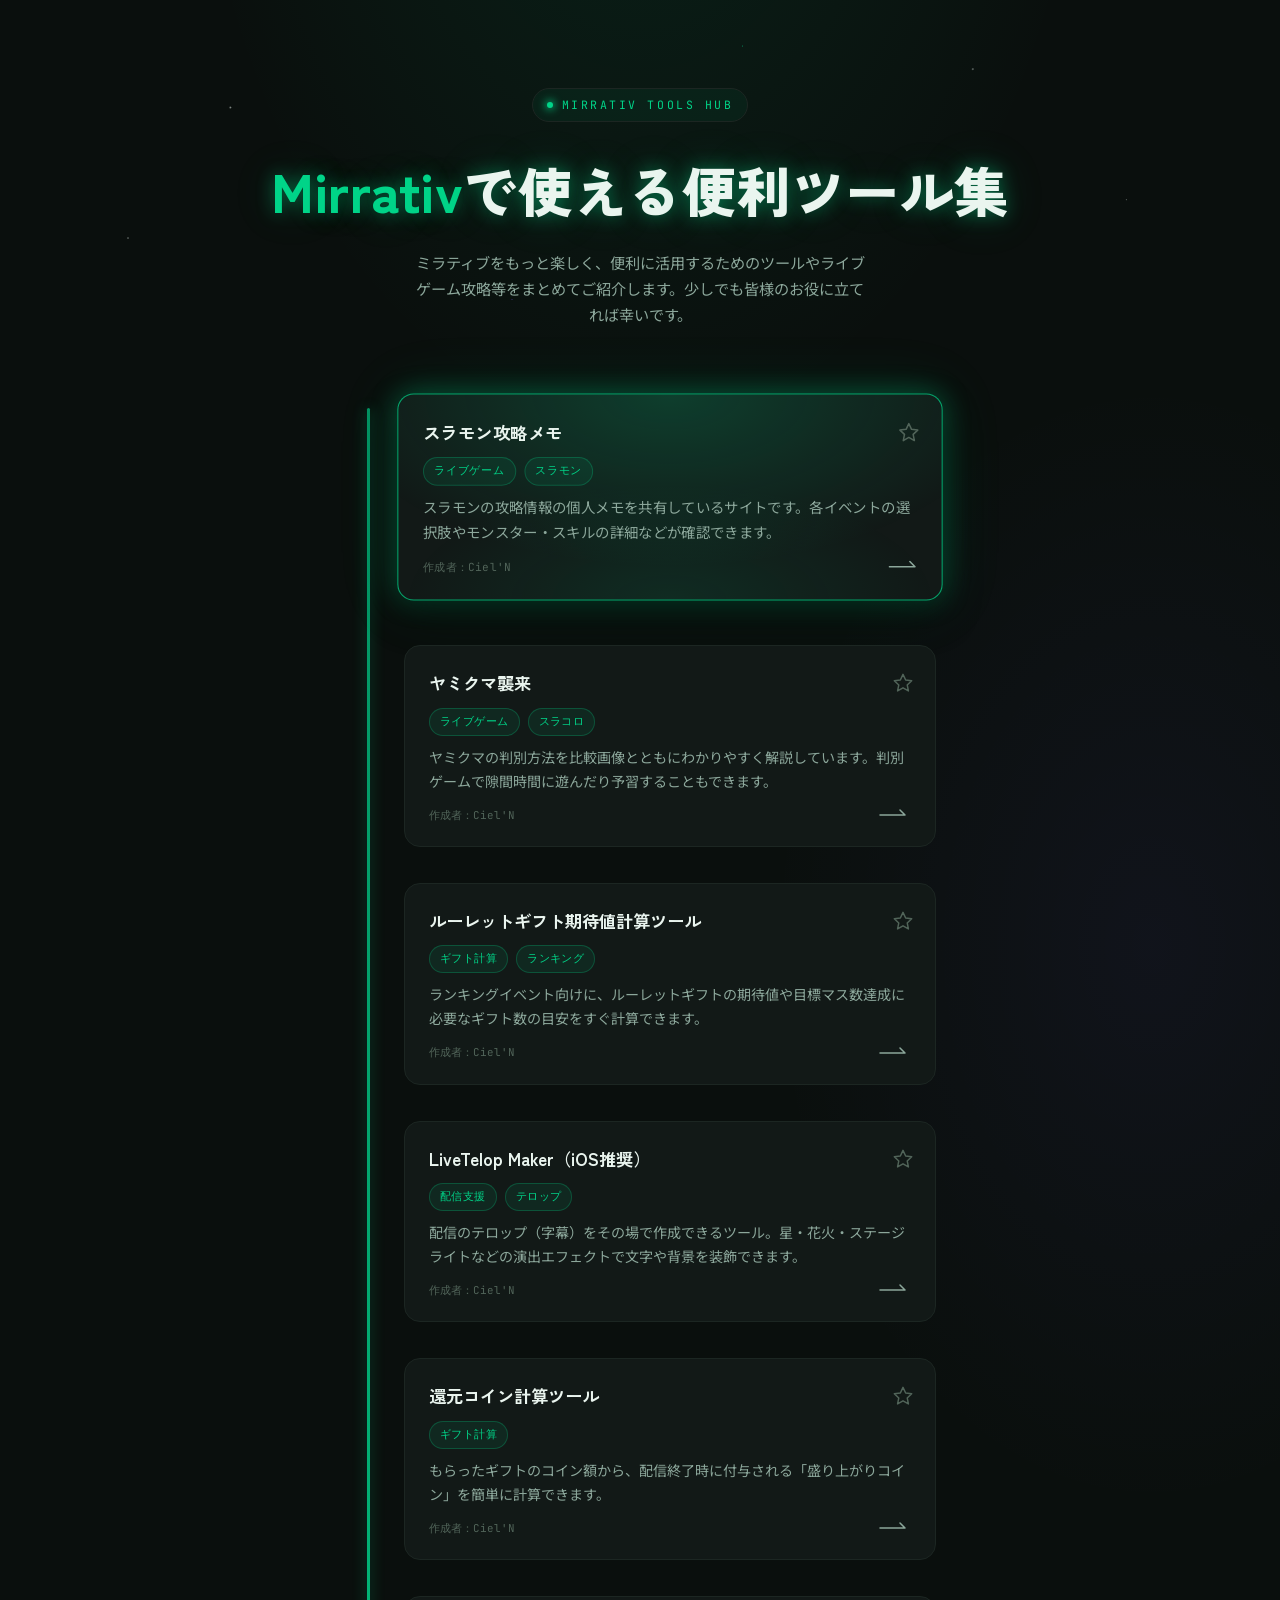
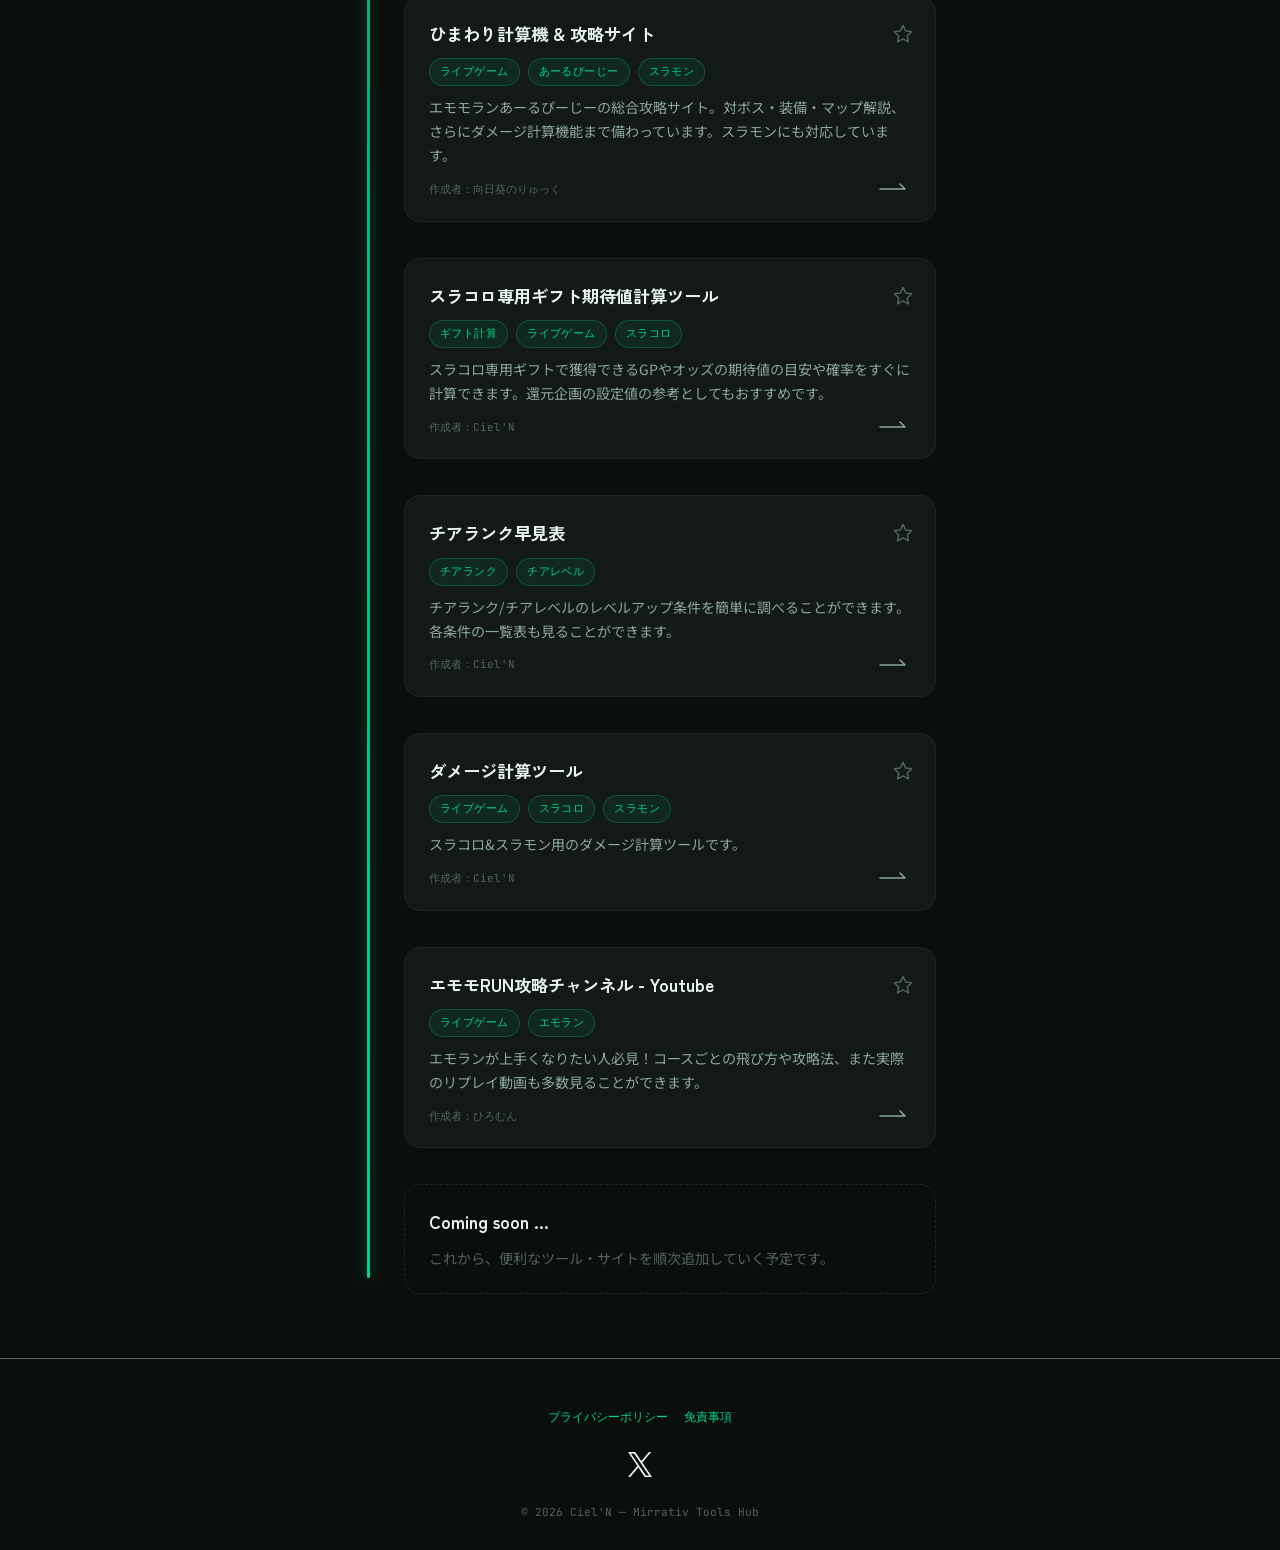
==== commit b78cf9e6: "光の軌跡アニメーションの削除/矢印アニメーションの追加" ====
--- a/index.html
+++ b/index.html
@@ -29,7 +29,7 @@
     <link rel="preconnect" href="https://fonts.googleapis.com">
     <link rel="preconnect" href="https://fonts.gstatic.com" crossorigin>
     <link href="https://fonts.googleapis.com/css2?family=Zen+Kaku+Gothic+New:wght@500;700;900&family=Noto+Sans+JP:wght@400;500;700&family=JetBrains+Mono:wght@400;500;700&display=swap" rel="stylesheet">
-    <link rel="stylesheet" href="style.css?v=1.4.0">
+    <link rel="stylesheet" href="style.css?v=1.4.1">
   </head>
 <body>
 
@@ -173,6 +173,6 @@
     </div>
   </footer>
 
-  <script src="script.js?v=1.4.0"></script>
+  <script src="script.js?v=1.4.1"></script>
 </body>
 </html>
--- a/style.css
+++ b/style.css
@@ -439,17 +439,9 @@
   }
 }
 
-/* ---------- お気に入りを付けた瞬間 / 移動中に通過したカードの光の軌跡 ---------- */
+/* ---------- お気に入りを付けた瞬間 ---------- */
 .station .station__card.is-warmed {
   animation: card-warm 1s ease-out;
-}
-
-.station .station__card.is-trail {
-  animation: trail-glow 2s ease-out var(--trail-delay, 0s) backwards;
-}
-
-.station__card.is-trail::after {
-  animation: trail-fill 2s ease-out var(--trail-delay, 0s) backwards;
 }
 
 @keyframes card-warm {
@@ -457,21 +449,6 @@
     box-shadow:
       0 0 44px rgba(255, 180, 84, 0.55),
       inset 0 0 30px rgba(255, 180, 84, 0.16);
-  }
-}
-
-@keyframes trail-glow {
-  30% {
-    border-color: rgba(255, 190, 100, 0.9);
-    box-shadow:
-      0 0 40px rgba(255, 180, 84, 0.6),
-      0 0 90px rgba(255, 180, 84, 0.25);
-  }
-}
-
-@keyframes trail-fill {
-  30% {
-    opacity: 1;
   }
 }
 
@@ -539,12 +516,13 @@
   stroke-width: 1.5;
   stroke-linecap: round;
   stroke-linejoin: round;
+  transform: translateX(-4px);
   transition: transform 0.8s cubic-bezier(0.22, 0.8, 0.3, 1);
 }
 
 .station__card.is-centered .go svg,
 .station__card:not(.ghost):hover .go svg {
-  transform: translateX(5px);
+  transform: translateX(0px);
 }
 
 .station__tags {
@@ -893,9 +871,7 @@
   }
   .station .station__card.is-centered,
   .station__card.is-centered::before,
-  .station .station__card.is-warmed,
-  .station .station__card.is-trail,
-  .station__card.is-trail::after {
+  .station .station__card.is-warmed {
     animation: none;
   }
   .fav-btn[aria-pressed="true"] svg {
